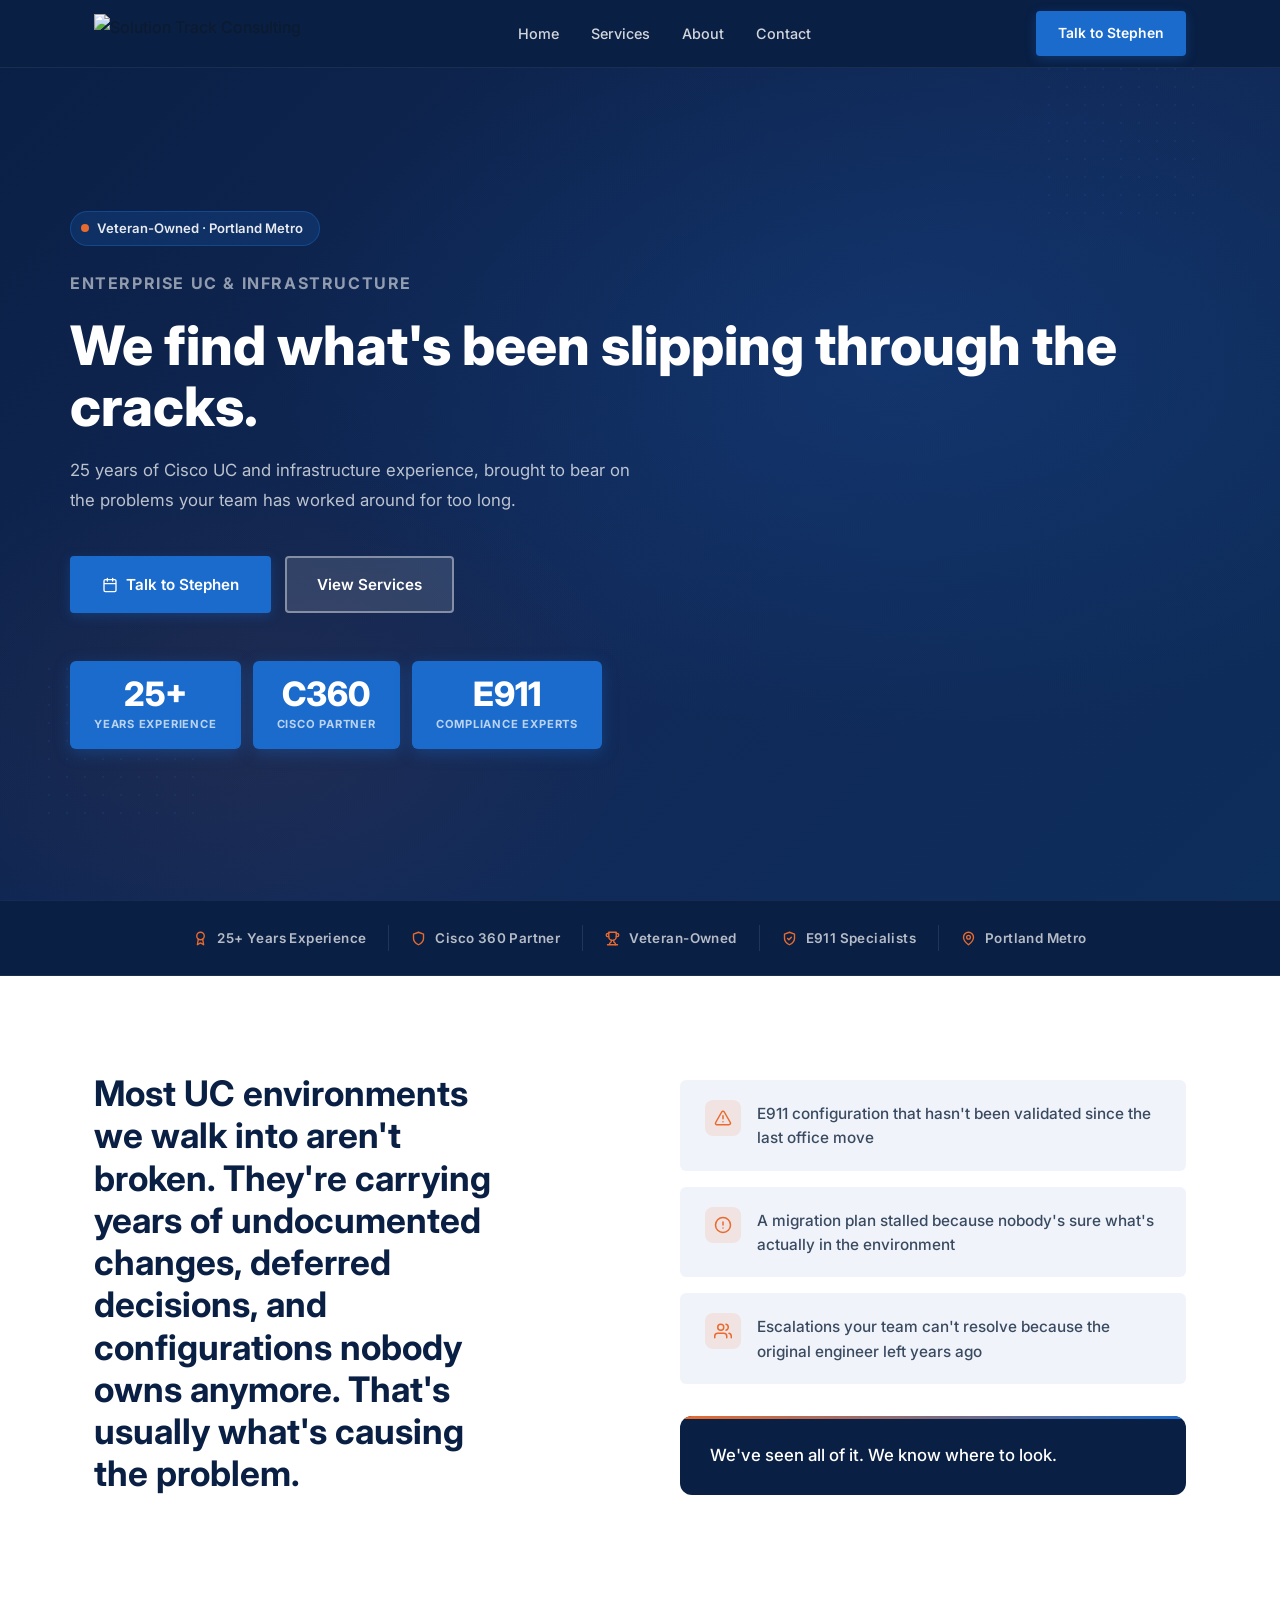
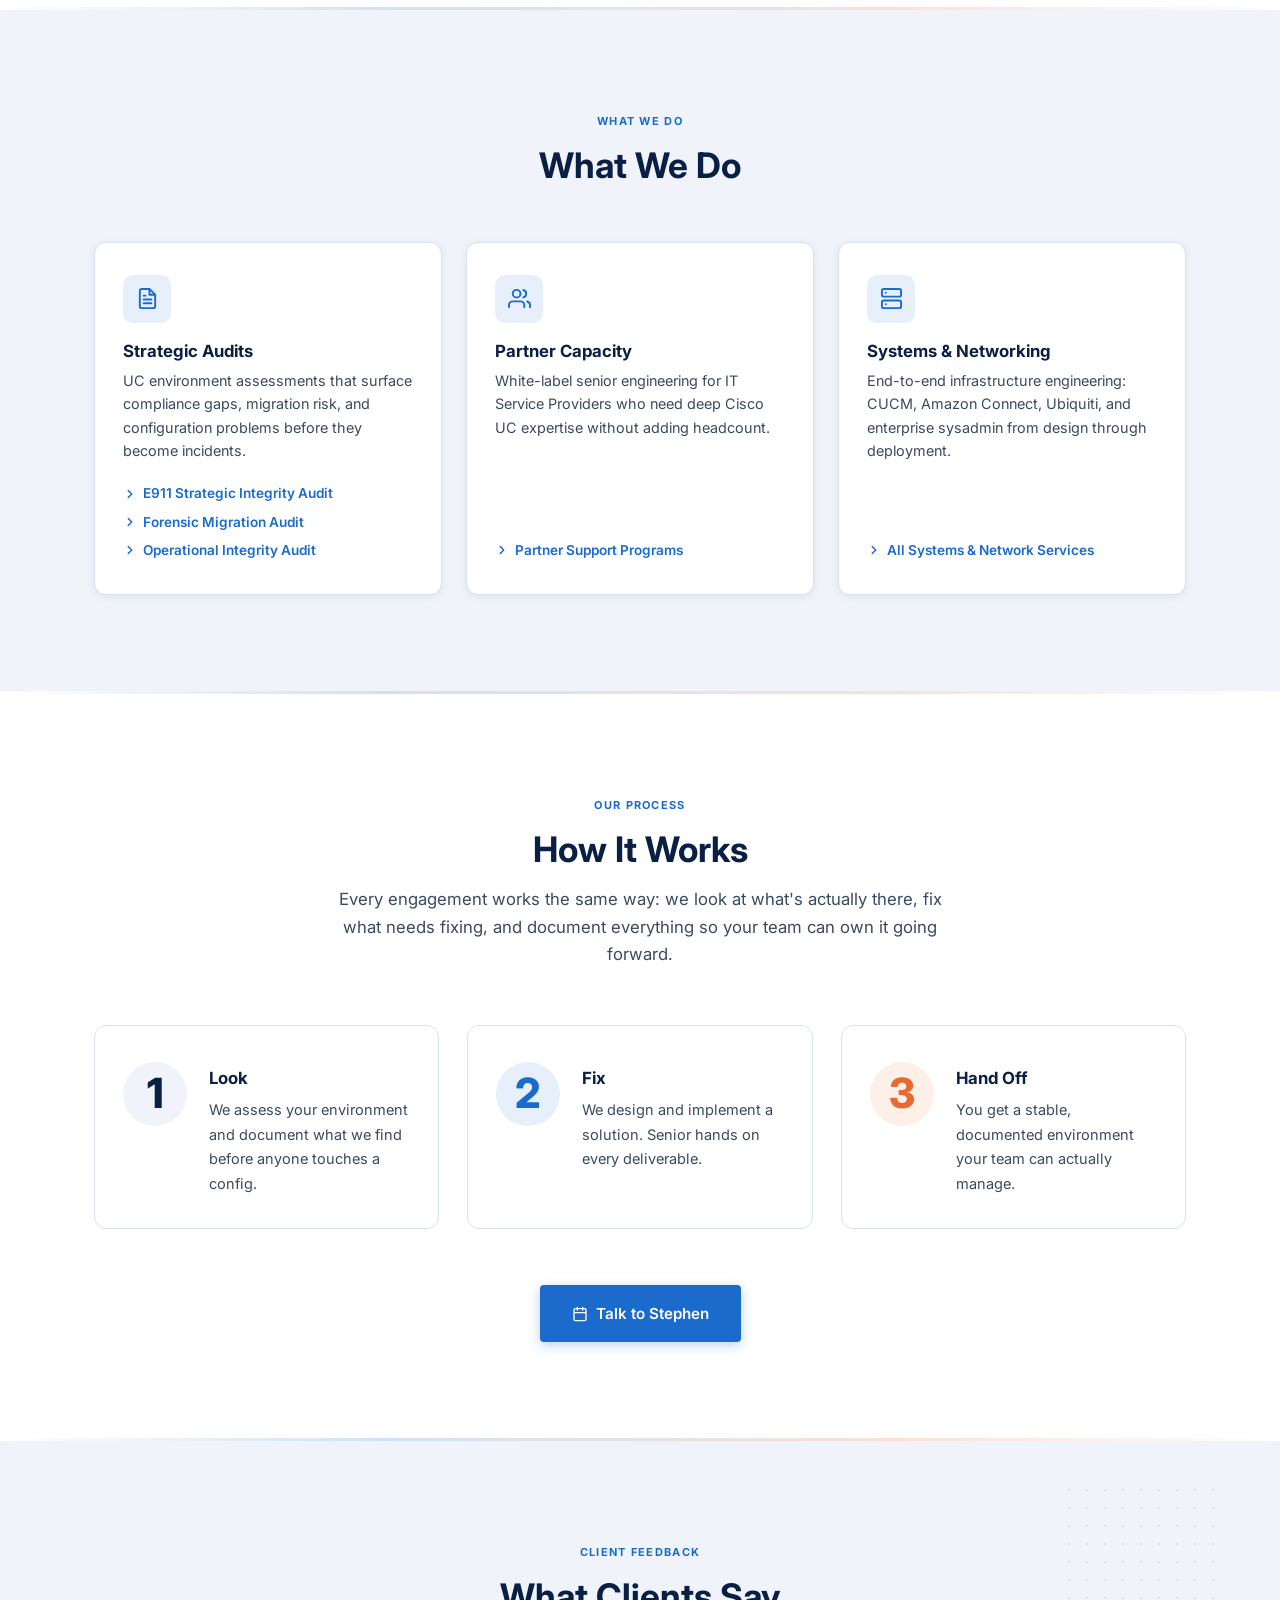
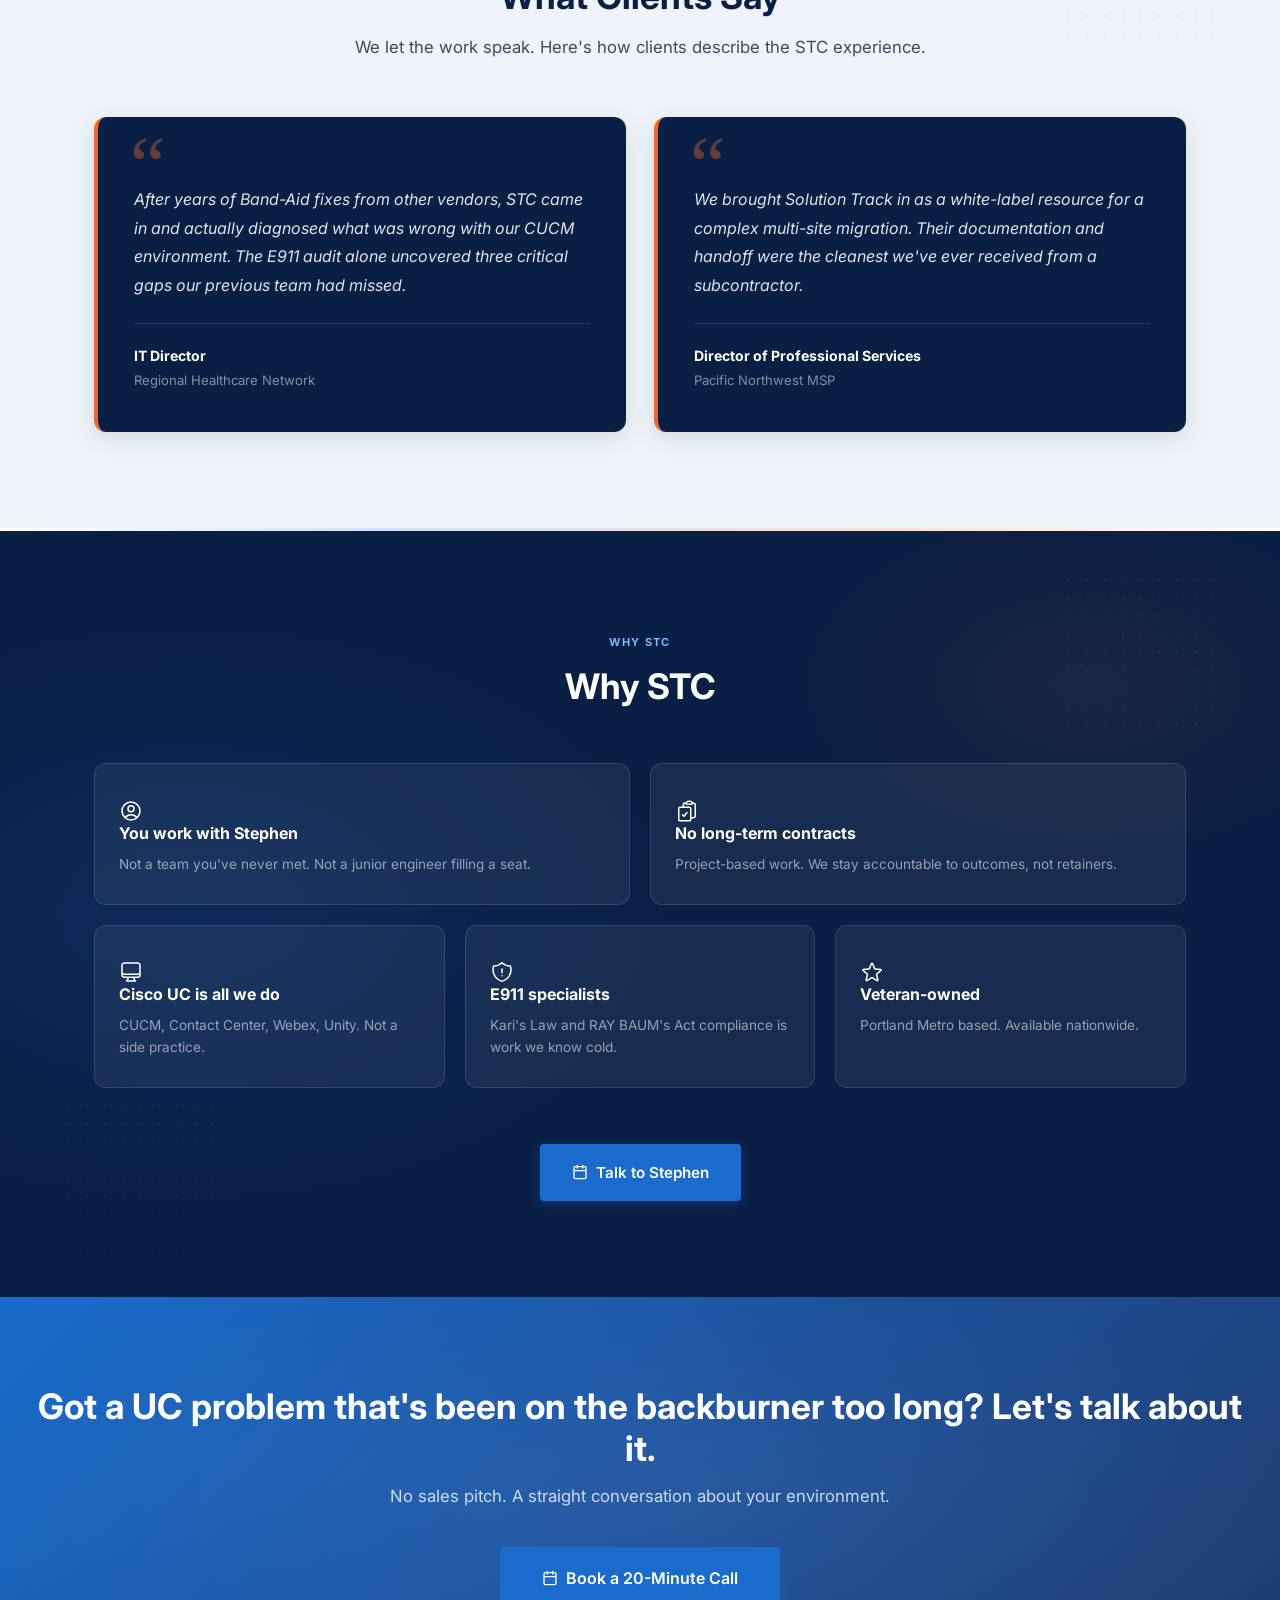
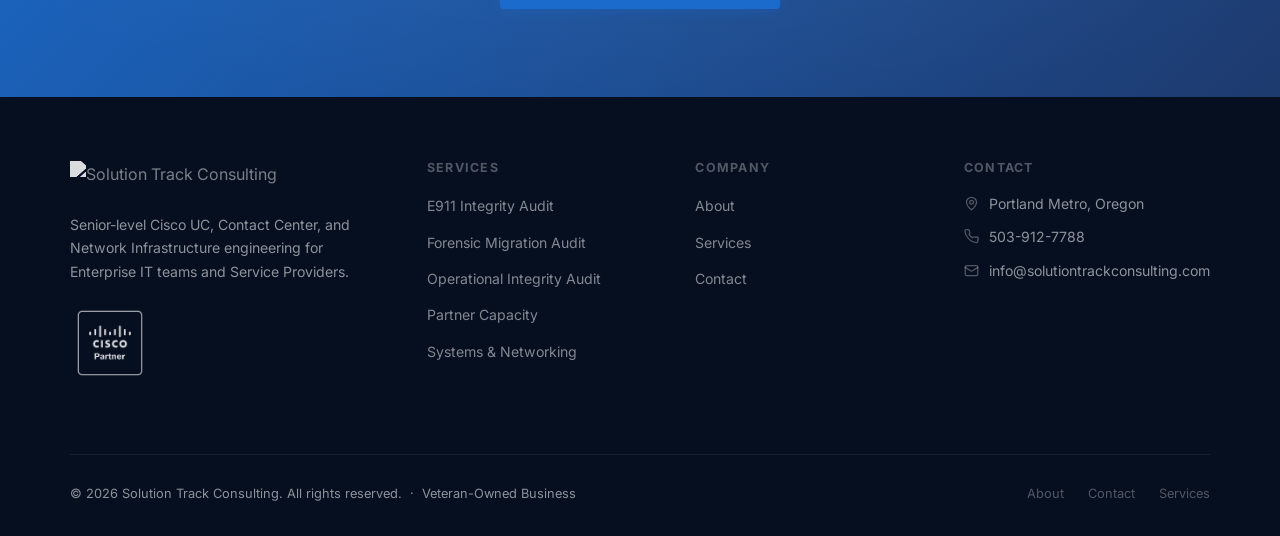
==== index.html @ d9e5f7e8 "Fix Cisco badge display: remove white background overlay PNG has gradient border baked in; white bac" ====
<!-- STC Prototype v1: GitHub Pages Demo -->
<!DOCTYPE html>
<html lang="en">
<head>
  <meta charset="UTF-8" />
  <meta name="viewport" content="width=device-width, initial-scale=1.0" />
  <title>Solution Track Consulting | Enterprise UC & Infrastructure</title>
  <meta name="description" content="Senior-level Cisco UC, Contact Center, and Network Infrastructure engineering for Enterprise IT teams and Service Providers. 25+ years experience. Portland Metro." />
  <link rel="preconnect" href="https://fonts.googleapis.com" />
  <link rel="preconnect" href="https://fonts.gstatic.com" crossorigin />
  <link href="https://fonts.googleapis.com/css2?family=Inter:wght@400;500;600;700;800&display=swap" rel="stylesheet" />

  <style>
    /* ─── Reset & Base ─────────────────────────────────────────────────── */
    *, *::before, *::after { box-sizing: border-box; margin: 0; padding: 0; }

    :root {
      --navy:        #0a1f44;
      --navy-mid:    #112958;
      --navy-light:  #1e3a6e;
      --blue:        #1a6bcc;
      --blue-hover:  #145db3;
      --orange:      #e86a2e;
      --orange-hover:#d05a20;
      --bg-alt:      #f0f4fa;
      --bg-white:    #ffffff;
      --text-dark:   #0d1b2e;
      --text-mid:    #3a4a60;
      --text-light:  #6b7a96;
      --border:      #d8e2f0;
      --radius:      6px;
      --radius-lg:   12px;
      --shadow-sm:   0 2px 8px rgba(10,31,68,.08);
      --shadow-md:   0 6px 24px rgba(10,31,68,.13);
      --shadow-lg:   0 16px 48px rgba(10,31,68,.18);
      --font:        'Inter', system-ui, -apple-system, sans-serif;
      --max-w:       1140px;
      --section-pad: 96px 24px;
    }

    html { scroll-behavior: smooth; }

    body {
      font-family: var(--font);
      font-size: 16px;
      line-height: 1.65;
      color: var(--text-dark);
      background: var(--bg-white);
      -webkit-font-smoothing: antialiased;
    }

    img { display: block; max-width: 100%; }
    a { color: inherit; text-decoration: none; }

    .container {
      width: 100%;
      max-width: var(--max-w);
      margin: 0 auto;
      padding: 0 24px;
    }

    /* ─── Typography helpers ────────────────────────────────────────────── */
    .eyebrow {
      display: inline-block;
      font-size: 11px;
      font-weight: 700;
      letter-spacing: .12em;
      text-transform: uppercase;
      color: var(--blue);
      margin-bottom: 14px;
    }

    h1, h2, h3, h4 { line-height: 1.2; font-weight: 700; }

    .section-title {
      font-size: clamp(1.65rem, 3vw, 2.2rem);
      color: var(--navy);
      margin-bottom: 16px;
    }
    .section-subtitle {
      font-size: 1.05rem;
      color: var(--text-mid);
      max-width: 640px;
    }
    .section-header {
      text-align: center;
      margin-bottom: 56px;
    }
    .section-header .section-subtitle { margin: 0 auto; }

    /* ─── Buttons ───────────────────────────────────────────────────────── */
    .btn {
      display: inline-flex;
      align-items: center;
      gap: 8px;
      padding: 14px 30px;
      border-radius: 4px;
      font-family: var(--font);
      font-size: .95rem;
      font-weight: 600;
      cursor: pointer;
      border: 2px solid transparent;
      transition: background .2s, color .2s, border-color .2s, box-shadow .2s, transform .15s;
      white-space: nowrap;
    }
    .btn:hover { transform: translateY(-2px); }
    .btn:active { transform: translateY(0); }

    /* Primary: blue → orange on hover */
    .btn-primary {
      background: var(--blue);
      color: #fff;
      border-color: var(--blue);
      box-shadow: 0 3px 12px rgba(26,107,204,.30);
    }
    .btn-primary:hover {
      background: var(--orange);
      border-color: var(--orange);
      box-shadow: 0 6px 20px rgba(232,106,46,.40);
    }

    .btn-outline {
      background: transparent;
      color: var(--blue);
      border-color: var(--blue);
    }
    .btn-outline:hover {
      background: var(--blue);
      color: #fff;
    }

    .btn-ghost {
      background: rgba(255,255,255,.12);
      color: #fff;
      border-color: rgba(255,255,255,.4);
    }
    .btn-ghost:hover {
      background: rgba(255,255,255,.22);
      border-color: rgba(255,255,255,.7);
    }

    /* ─── Dot accent decoration ─────────────────────────────────────────── */
    .dots-accent {
      position: absolute;
      width: 160px;
      height: 160px;
      background-image: radial-gradient(circle, var(--blue) 1.5px, transparent 1.5px);
      background-size: 18px 18px;
      opacity: .13;
      pointer-events: none;
    }

    /* ─── NAV ───────────────────────────────────────────────────────────── */
    .site-nav {
      position: fixed;
      top: 0; left: 0; right: 0;
      z-index: 1000;
      background: rgba(10,31,68,.97);
      backdrop-filter: blur(12px);
      border-bottom: 1px solid rgba(255,255,255,.07);
      height: 68px;
      display: flex;
      align-items: center;
      transition: box-shadow .3s;
    }

    .nav-inner {
      display: flex;
      align-items: center;
      justify-content: space-between;
      width: 100%;
      max-width: var(--max-w);
      margin: 0 auto;
      padding: 0 24px;
    }

    .nav-logo img { height: 40px; width: auto; }

    .nav-links {
      display: flex;
      align-items: center;
      gap: 4px;
      list-style: none;
    }
    .nav-links a {
      padding: 8px 14px;
      border-radius: 6px;
      font-size: .9rem;
      font-weight: 500;
      color: rgba(255,255,255,.82);
      transition: color .2s, background .2s;
    }
    .nav-links a:hover { color: #fff; background: rgba(255,255,255,.08); }

    .nav-cta { margin-left: 8px; }
    .nav-cta .btn { padding: 9px 20px; font-size: .87rem; }

    /* Hamburger */
    .nav-toggle {
      display: none;
      flex-direction: column;
      gap: 5px;
      cursor: pointer;
      padding: 6px;
      background: none;
      border: none;
    }
    .nav-toggle span {
      display: block;
      width: 24px; height: 2px;
      background: #fff;
      border-radius: 2px;
      transition: transform .25s, opacity .25s;
    }
    .nav-toggle.open span:nth-child(1) { transform: translateY(7px) rotate(45deg); }
    .nav-toggle.open span:nth-child(2) { opacity: 0; }
    .nav-toggle.open span:nth-child(3) { transform: translateY(-7px) rotate(-45deg); }

    .nav-mobile {
      display: none;
      flex-direction: column;
      background: rgba(10,31,68,.99);
      position: fixed;
      top: 68px; left: 0; right: 0;
      z-index: 999;
      padding: 16px 24px 28px;
      border-bottom: 1px solid rgba(255,255,255,.08);
      box-shadow: 0 12px 32px rgba(0,0,0,.4);
    }
    .nav-mobile.open { display: flex; }
    .nav-mobile a {
      padding: 14px 0;
      color: rgba(255,255,255,.82);
      font-size: 1rem;
      font-weight: 500;
      border-bottom: 1px solid rgba(255,255,255,.07);
      transition: color .15s;
    }
    .nav-mobile a:last-of-type { border-bottom: none; }
    .nav-mobile a:hover { color: #fff; }
    .nav-mobile .btn {
      margin-top: 16px;
      justify-content: center;
      width: 100%;
    }

    /* ─── HERO ──────────────────────────────────────────────────────────── */
    .hero {
      position: relative;
      min-height: 100vh;
      display: flex;
      align-items: center;
      padding: 140px 24px 80px;
      background: var(--navy);
      background: linear-gradient(135deg, #0a1f44 0%, #112958 55%, #0d2d5a 100%);
      overflow: hidden;
    }

    .hero::before {
      content: '';
      position: absolute;
      inset: 0;
      background:
        radial-gradient(ellipse 70% 60% at 70% 40%, rgba(26,107,204,.18) 0%, transparent 70%),
        radial-gradient(ellipse 50% 50% at 20% 80%, rgba(232,106,46,.07) 0%, transparent 60%);
      pointer-events: none;
    }

    .hero-dots-1 { top: 60px; right: 80px; }
    .hero-dots-2 { bottom: 80px; left: 40px; }

    .hero-inner {
      position: relative;
      z-index: 1;
      max-width: var(--max-w);
      margin: 0 auto;
      width: 100%;
    }

    .hero-badge {
      display: inline-flex;
      align-items: center;
      gap: 8px;
      background: rgba(26,107,204,.2);
      border: 1px solid rgba(26,107,204,.4);
      border-radius: 40px;
      padding: 6px 16px 6px 10px;
      font-size: .82rem;
      font-weight: 600;
      color: rgba(255,255,255,.9);
      margin-bottom: 24px;
    }
    .hero-badge-dot {
      width: 8px; height: 8px;
      background: var(--orange);
      border-radius: 50%;
      flex-shrink: 0;
    }

    .hero-tagline {
      font-size: 1rem;
      font-weight: 700;
      color: rgba(255,255,255,.55);
      letter-spacing: .1em;
      text-transform: uppercase;
      margin-bottom: 18px;
    }

    .hero-title {
      font-size: clamp(2rem, 4.5vw, 3.4rem);
      color: #fff;
      line-height: 1.12;
      margin-bottom: 20px;
      font-weight: 800;
    }
    .hero-title span { color: var(--orange); }

    .hero-desc {
      font-size: 1.05rem;
      color: rgba(255,255,255,.72);
      max-width: 560px;
      margin-bottom: 40px;
      line-height: 1.78;
    }

    .hero-actions {
      display: flex;
      gap: 14px;
      flex-wrap: wrap;
      margin-bottom: 48px;
    }

    /* Stat bubbles — blue inline-flex cards */
    .hero-stats {
      display: flex;
      flex-wrap: wrap;
      gap: 12px;
    }
    .hero-stat {
      display: inline-flex;
      flex-direction: column;
      align-items: center;
      justify-content: center;
      background: var(--blue);
      border-radius: var(--radius);
      padding: 16px 24px;
      min-width: 100px;
      box-shadow: 0 4px 16px rgba(26,107,204,.35);
    }
    .hero-stat-number {
      font-size: 2.1rem;
      font-weight: 800;
      color: #fff;
      line-height: 1;
      margin-bottom: 4px;
    }
    .hero-stat-label {
      font-size: .7rem;
      font-weight: 700;
      color: rgba(255,255,255,.7);
      text-transform: uppercase;
      letter-spacing: .07em;
      text-align: center;
    }

    /* Hero right panel */
    .hero-logo-area {
      display: flex;
      flex-direction: column;
      align-items: center;
      gap: 24px;
    }
    .hero-logo-card {
      background: rgba(255,255,255,.06);
      border: 1px solid rgba(255,255,255,.12);
      border-radius: var(--radius-lg);
      padding: 44px 52px;
      display: flex;
      flex-direction: column;
      align-items: center;
      gap: 22px;
      width: 100%;
      backdrop-filter: blur(8px);
    }
    .hero-logo-card img {
      max-height: 54px;
      width: auto;
      filter: brightness(0) invert(1);
      opacity: .92;
    }
    .hero-logo-divider {
      width: 40px; height: 1px;
      background: rgba(255,255,255,.18);
    }
    .hero-partner-badge img {
      height: 68px;
      width: auto;
      opacity: .82;
      filter: brightness(0) invert(1);
    }

    /* ─── TRUST BAR ─────────────────────────────────────────────────────── */
    .trust-bar {
      background: var(--navy);
      border-top: 1px solid rgba(255,255,255,.05);
      border-bottom: 1px solid rgba(255,255,255,.06);
      padding: 18px 24px;
    }
    .trust-bar-inner {
      display: flex;
      align-items: center;
      justify-content: center;
      flex-wrap: wrap;
      max-width: var(--max-w);
      margin: 0 auto;
    }
    .trust-item {
      display: flex;
      align-items: center;
      gap: 9px;
      padding: 8px 22px;
      font-size: .84rem;
      font-weight: 600;
      color: rgba(255,255,255,.7);
      letter-spacing: .03em;
    }
    .trust-item-icon {
      color: var(--orange);
      display: flex;
      align-items: center;
      flex-shrink: 0;
    }
    .trust-sep {
      width: 1px; height: 26px;
      background: rgba(255,255,255,.1);
      flex-shrink: 0;
    }

    /* ─── WHO WE SERVE ──────────────────────────────────────────────────── */
    .serve-section {
      background: var(--bg-alt);
      padding: var(--section-pad);
      position: relative;
      overflow: hidden;
    }
    .serve-section .dots-accent { bottom: 32px; right: 48px; opacity: .1; }

    .serve-grid {
      display: grid;
      grid-template-columns: 1fr 1fr;
      gap: 32px;
      max-width: var(--max-w);
      margin: 0 auto;
    }

    .serve-card {
      background: var(--bg-white);
      border: 1px solid var(--border);
      border-radius: var(--radius-lg);
      padding: 36px 36px 32px;
      position: relative;
      overflow: hidden;
      transition: box-shadow .25s, transform .2s;
    }
    .serve-card:hover {
      box-shadow: var(--shadow-md);
      transform: translateY(-3px);
    }
    .serve-card::before {
      content: none;
    }

    .serve-card-emoji {
      font-size: 2.4rem;
      margin-bottom: 16px;
      display: block;
      line-height: 1;
    }
    .serve-card h3 {
      font-size: 1.25rem;
      color: var(--navy);
      margin-bottom: 12px;
    }
    .serve-card p {
      font-size: .97rem;
      color: var(--text-mid);
      line-height: 1.7;
    }

    /* ─── PAIN POINTS ───────────────────────────────────────────────────── */
    .pain-section {
      background: var(--bg-white);
      padding: var(--section-pad);
      position: relative;
      overflow: hidden;
    }

    .pain-inner {
      max-width: var(--max-w);
      margin: 0 auto;
      display: grid;
      grid-template-columns: 1fr 1fr;
      gap: 80px;
      align-items: start;
    }

    .pain-list {
      display: flex;
      flex-direction: column;
      gap: 16px;
      margin-top: 8px;
    }

    .pain-item {
      display: flex;
      gap: 16px;
      align-items: flex-start;
      padding: 20px 22px;
      border-radius: var(--radius);
      background: var(--bg-alt);
      border-left: 3px solid transparent;
      transition: border-color .2s, box-shadow .2s;
    }
    .pain-item:hover {
      border-left-color: var(--orange);
      box-shadow: var(--shadow-sm);
    }
    .pain-icon {
      width: 36px; height: 36px;
      background: rgba(232,106,46,.12);
      border-radius: 8px;
      display: flex;
      align-items: center;
      justify-content: center;
      flex-shrink: 0;
      color: var(--orange);
    }
    .pain-icon svg { width: 18px; height: 18px; }
    .pain-text {
      font-size: .96rem;
      color: var(--text-mid);
      line-height: 1.58;
      font-weight: 500;
      padding-top: 2px;
    }

    .pain-close {
      margin-top: 32px;
      padding: 26px 30px;
      background: var(--navy);
      border-radius: var(--radius-lg);
      color: #fff;
      font-size: 1.05rem;
      line-height: 1.65;
      font-weight: 500;
      position: relative;
      overflow: hidden;
    }
    .pain-close::before {
      content: '';
      position: absolute;
      top: 0; left: 0; right: 0;
      height: 3px;
      background: linear-gradient(90deg, var(--orange), var(--blue));
    }
    .pain-close em {
      font-style: normal;
      color: var(--orange);
      font-weight: 700;
    }

    /* ─── SERVICES GRID ─────────────────────────────────────────────────── */
    .services-section {
      background: var(--bg-alt);
      padding: var(--section-pad);
      position: relative;
      overflow: hidden;
    }

    .services-grid {
      display: grid;
      grid-template-columns: repeat(3, 1fr);
      gap: 24px;
      max-width: var(--max-w);
      margin: 0 auto;
    }

    .service-card {
      background: var(--bg-white);
      border-radius: var(--radius-lg);
      padding: 32px 28px;
      border: 1px solid var(--border);
      box-shadow: var(--shadow-sm);
      transition: box-shadow .25s, transform .2s, border-color .2s;
      display: flex;
      flex-direction: column;
    }
    .service-card:hover {
      box-shadow: var(--shadow-md);
      transform: translateY(-4px);
      border-color: rgba(26,107,204,.25);
    }

    .service-card-icon {
      width: 48px; height: 48px;
      background: rgba(26,107,204,.1);
      border-radius: 10px;
      display: flex;
      align-items: center;
      justify-content: center;
      margin-bottom: 18px;
      color: var(--blue);
    }
    .service-card-icon svg { width: 23px; height: 23px; }

    .service-card h3 {
      color: var(--navy);
      margin-bottom: 8px;
      font-size: 1.05rem;
    }
    .service-card-desc {
      font-size: .9rem;
      color: var(--text-mid);
      line-height: 1.62;
      margin-bottom: 20px;
      flex: 1;
    }
    .service-links { display: flex; flex-direction: column; gap: 6px; }
    .service-link {
      display: flex;
      align-items: center;
      gap: 6px;
      font-size: .85rem;
      font-weight: 600;
      color: var(--blue);
      transition: gap .15s, color .15s;
    }
    .service-link:hover { gap: 10px; color: var(--blue-hover); }
    .service-link svg { width: 14px; height: 14px; flex-shrink: 0; }

    /* ─── HOW IT WORKS ──────────────────────────────────────────────────── */
    .how-section {
      background: var(--bg-white);
      padding: var(--section-pad);
      position: relative;
      overflow: hidden;
    }

    .how-steps {
      display: grid;
      grid-template-columns: repeat(3, 1fr);
      gap: 28px;
      max-width: var(--max-w);
      margin: 0 auto 56px;
    }

    .how-step {
      background: var(--bg-white);
      border-radius: var(--radius-lg);
      border: 1px solid var(--border);
      padding: 36px 28px 32px;
      transition: box-shadow .25s, border-color .2s;
      display: flex;
      flex-direction: row;
      align-items: flex-start;
      gap: 22px;
    }
    .how-step:hover {
      box-shadow: var(--shadow-md);
      border-color: rgba(26,107,204,.3);
    }

    .how-step-number {
      flex-shrink: 0;
      width: 64px; height: 64px;
      background: var(--bg-alt);
      border-radius: 50%;
      display: flex;
      align-items: center;
      justify-content: center;
      font-size: 2.6rem;
      font-weight: 800;
      color: var(--navy);
      line-height: 1;
    }
    .how-step:nth-child(2) .how-step-number { color: var(--blue); background: rgba(26,107,204,.1); }
    .how-step:nth-child(3) .how-step-number { color: var(--orange); background: rgba(232,106,46,.1); }

    .how-step-body { flex: 1; }
    .how-step-body h3 {
      color: var(--navy);
      font-size: 1.05rem;
      margin-bottom: 10px;
      margin-top: 6px;
    }
    .how-step-body p {
      font-size: .91rem;
      color: var(--text-mid);
      line-height: 1.68;
    }

    .how-cta { text-align: center; }

    /* ─── TESTIMONIALS ──────────────────────────────────────────────────── */
    .testimonials-section {
      background: var(--bg-alt);
      padding: var(--section-pad);
      position: relative;
      overflow: hidden;
    }
    .testimonials-section .dots-accent {
      top: 40px; right: 60px; opacity: .1;
    }

    .testimonials-grid {
      display: grid;
      grid-template-columns: 1fr 1fr;
      gap: 28px;
      max-width: var(--max-w);
      margin: 0 auto;
    }

    .testimonial-card {
      background: var(--navy);
      border-radius: var(--radius-lg);
      padding: 40px 36px;
      position: relative;
      border-left: 4px solid var(--orange);
      box-shadow: var(--shadow-md);
      display: flex;
      flex-direction: column;
      gap: 24px;
    }

    .testimonial-quote-mark {
      font-size: 5rem;
      line-height: .6;
      color: var(--orange);
      opacity: .4;
      font-family: Georgia, serif;
      user-select: none;
      position: absolute;
      top: 24px; left: 32px;
    }

    .testimonial-text {
      font-size: 1rem;
      color: rgba(255,255,255,.88);
      line-height: 1.78;
      font-style: italic;
      padding-top: 28px;
      flex: 1;
    }

    .testimonial-attribution {
      border-top: 1px solid rgba(255,255,255,.1);
      padding-top: 20px;
    }
    .testimonial-name {
      font-size: .88rem;
      font-weight: 700;
      color: #fff;
      margin-bottom: 3px;
    }
    .testimonial-role {
      font-size: .82rem;
      color: rgba(255,255,255,.5);
    }

    /* ─── DIFFERENTIATORS (WHY STC) ─────────────────────────────────────── */
    .diff-section {
      background: var(--navy);
      padding: var(--section-pad);
      position: relative;
      overflow: hidden;
    }
    .diff-section::before {
      content: '';
      position: absolute;
      inset: 0;
      background:
        radial-gradient(ellipse 60% 60% at 15% 50%, rgba(26,107,204,.15) 0%, transparent 65%),
        radial-gradient(ellipse 40% 40% at 85% 20%, rgba(232,106,46,.08) 0%, transparent 60%);
      pointer-events: none;
    }

    .diff-dots-1 {
      top: 40px; right: 60px;
      background-image: radial-gradient(circle, rgba(255,255,255,.25) 1.5px, transparent 1.5px);
    }
    .diff-dots-2 {
      bottom: 40px; left: 60px;
      background-image: radial-gradient(circle, rgba(255,255,255,.25) 1.5px, transparent 1.5px);
    }

    .diff-section .section-title { color: #fff; }
    .diff-section .section-subtitle { color: rgba(255,255,255,.6); }

    /* 2-up top row, 3-up bottom row via 6-col base grid */
    .diff-grid {
      display: grid;
      grid-template-columns: repeat(6, 1fr);
      gap: 20px;
      max-width: var(--max-w);
      margin: 0 auto 56px;
      position: relative;
      z-index: 1;
    }
    .diff-card:nth-child(1),
    .diff-card:nth-child(2) { grid-column: span 3; }
    .diff-card:nth-child(3),
    .diff-card:nth-child(4),
    .diff-card:nth-child(5) { grid-column: span 2; }

    .diff-card {
      background: rgba(255,255,255,.06);
      border: 1px solid rgba(255,255,255,.12);
      border-radius: var(--radius-lg);
      padding: 32px 24px 28px;
      transition: background .25s, border-color .2s, transform .2s;
    }
    .diff-card:hover {
      background: rgba(255,255,255,.1);
      border-color: rgba(255,255,255,.22);
      transform: translateY(-4px);
    }

    .diff-card-emoji {
      font-size: 2.2rem;
      display: block;
      margin-bottom: 16px;
      line-height: 1;
    }

    .diff-card h3 {
      font-size: 1rem;
      font-weight: 700;
      color: #fff;
      margin-bottom: 10px;
      line-height: 1.3;
    }
    .diff-card p {
      font-size: .85rem;
      color: rgba(255,255,255,.55);
      line-height: 1.6;
    }

    .diff-cta { text-align: center; position: relative; z-index: 1; }

    /* ─── CTA BAND ──────────────────────────────────────────────────────── */
    .cta-band {
      background: linear-gradient(135deg, var(--blue) 0%, var(--navy-light) 100%);
      padding: 88px 24px;
      text-align: center;
      position: relative;
      overflow: hidden;
    }
    .cta-band::before {
      content: '';
      position: absolute;
      inset: 0;
      background: radial-gradient(ellipse 80% 80% at 50% 50%, rgba(255,255,255,.05) 0%, transparent 70%);
    }

    .cta-band h2 { color: #fff; margin-bottom: 14px; position: relative; font-size: clamp(1.6rem, 3vw, 2.2rem); }
    .cta-band p  {
      color: rgba(255,255,255,.78);
      font-size: 1.05rem;
      margin-bottom: 36px;
      max-width: 540px;
      margin-left: auto;
      margin-right: auto;
      position: relative;
    }
    .cta-band .btn {
      font-size: 1rem;
      padding: 16px 40px;
      position: relative;
    }

    /* ─── FOOTER ────────────────────────────────────────────────────────── */
    .site-footer {
      background: #060f20;
      padding: 64px 24px 32px;
      color: rgba(255,255,255,.55);
    }
    .footer-inner { max-width: var(--max-w); margin: 0 auto; }

    .footer-top {
      display: grid;
      grid-template-columns: 1.4fr 1fr 1fr 1fr;
      gap: 48px;
      padding-bottom: 48px;
      border-bottom: 1px solid rgba(255,255,255,.07);
    }

    .footer-brand img {
      height: 36px; width: auto;
      filter: brightness(0) invert(1);
      opacity: .85;
      margin-bottom: 16px;
    }
    .footer-brand p {
      font-size: .88rem;
      line-height: 1.65;
      margin-bottom: 20px;
    }
    .footer-badge img {
      width: 80px;
      height: auto;
    }

    .footer-col h4 {
      font-size: .78rem;
      font-weight: 700;
      letter-spacing: .1em;
      text-transform: uppercase;
      color: rgba(255,255,255,.3);
      margin-bottom: 16px;
    }
    .footer-col ul { list-style: none; display: flex; flex-direction: column; gap: 10px; }
    .footer-col ul li a {
      font-size: .88rem;
      color: rgba(255,255,255,.5);
      transition: color .15s;
    }
    .footer-col ul li a:hover { color: rgba(255,255,255,.9); }

    .footer-contact p {
      display: flex;
      align-items: center;
      gap: 10px;
      font-size: .88rem;
      margin-bottom: 10px;
    }
    .footer-contact svg { width: 15px; height: 15px; flex-shrink: 0; color: rgba(255,255,255,.3); }
    .footer-contact a { transition: color .15s; }
    .footer-contact a:hover { color: rgba(255,255,255,.9); }

    .footer-bottom {
      padding-top: 28px;
      display: flex;
      align-items: center;
      justify-content: space-between;
      flex-wrap: wrap;
      gap: 12px;
    }
    .footer-bottom p { font-size: .8rem; }
    .footer-bottom-links { display: flex; gap: 24px; }
    .footer-bottom-links a {
      font-size: .8rem;
      color: rgba(255,255,255,.3);
      transition: color .15s;
    }
    .footer-bottom-links a:hover { color: rgba(255,255,255,.7); }

    /* ─── Section divider ───────────────────────────────────────────────── */
    .section-divider {
      height: 3px;
      background: linear-gradient(90deg, transparent, var(--blue) 30%, var(--orange) 70%, transparent);
      opacity: .2;
    }

    /* ─── Responsive ────────────────────────────────────────────────────── */
    @media (max-width: 900px) {
      .serve-grid        { grid-template-columns: 1fr; }
      .pain-inner        { grid-template-columns: 1fr; gap: 48px; }
      .services-grid     { grid-template-columns: 1fr; }
      .how-steps         { grid-template-columns: 1fr; }
      .testimonials-grid { grid-template-columns: 1fr; }
      .diff-grid         { grid-template-columns: repeat(3, 1fr); }
      .diff-card:nth-child(1),
      .diff-card:nth-child(2),
      .diff-card:nth-child(3),
      .diff-card:nth-child(4),
      .diff-card:nth-child(5) { grid-column: span 1; }
      .footer-top        { grid-template-columns: 1fr 1fr; }
    }

    @media (max-width: 680px) {
      :root { --section-pad: 72px 20px; }
      .nav-links, .nav-cta { display: none; }
      .nav-toggle { display: flex; }
      .hero { padding: 108px 20px 80px; }
      .hero-title { font-size: 2rem; }
      .hero-stats { gap: 10px; }
      .hero-stat { padding: 14px 18px; min-width: 88px; }
      .hero-stat-number { font-size: 1.8rem; }
      .trust-item { padding: 8px 12px; font-size: .8rem; }
      .trust-sep { display: none; }
      .diff-grid { grid-template-columns: 1fr; }
      .footer-top { grid-template-columns: 1fr; }
      .footer-bottom { flex-direction: column; align-items: flex-start; }
    }

    @media (max-width: 480px) {
      .hero-actions { flex-direction: column; }
      .hero-actions .btn { width: 100%; justify-content: center; }
      .hero-stats { flex-direction: column; align-items: flex-start; }
      .hero-stat { width: 100%; flex-direction: row; justify-content: flex-start; gap: 12px; }
      .hero-stat-number { font-size: 1.6rem; margin-bottom: 0; }
    }

    /* ─── Page Transition ───────────────────────────────────────────────── */
    body { animation: pageFadeIn 0.4s ease forwards; }
    @keyframes pageFadeIn {
      from { opacity: 0; transform: translateY(8px); }
      to   { opacity: 1; transform: translateY(0); }
    }
    body.fade-out {
      opacity: 0;
      transform: translateY(8px);
      transition: opacity 0.25s ease, transform 0.25s ease;
    }
    /* ─── Scroll Reveal ─────────────────────────────────────────────────── */
    .reveal {
      opacity: 0;
      transform: translateY(24px);
      transition: opacity 0.5s ease, transform 0.5s ease;
    }
    .reveal.visible {
      opacity: 1;
      transform: translateY(0);
    }
    .icon {
      display: inline-block;
      vertical-align: middle;
      width: 24px;
      height: 24px;
      stroke: #1a6bcc;
      stroke-width: 1.5;
      fill: none;
      flex-shrink: 0;
    }
    .icon-white { stroke: #ffffff; }
    .icon-orange { stroke: #e86a2e; }
    /* Cisco Badge */
    .cisco-badge-link { display: inline-block; transition: opacity 0.2s ease; }
    .cisco-badge-link:hover { opacity: 0.85; }
  </style>
</head>
<body>

<!-- ═══════════════════════════════════════════════════════════════
     NAV
════════════════════════════════════════════════════════════════ -->
<nav class="site-nav" role="navigation" aria-label="Main navigation">
  <div class="nav-inner">
    <a href="index.html" class="nav-logo" aria-label="Solution Track Consulting home">
      <img src="https://www.solutiontrackconsulting.com/img/STC-logo-blue2-1.png" alt="Solution Track Consulting" />
    </a>
    <ul class="nav-links" role="list">
      <li><a href="index.html">Home</a></li>
      <li><a href="services.html">Services</a></li>
      <li><a href="about.html">About</a></li>
      <li><a href="contact.html">Contact</a></li>
    </ul>
    <div class="nav-cta">
      <a href="https://outlook.office.com/book/SolutionTrackConsulting1@NETORGFT8412481.onmicrosoft.com/s/bZnD75cqX0WYLCDX9ZqSZA2"
         class="btn btn-primary" target="_blank" rel="noopener">
        Talk to Stephen
      </a>
    </div>
    <button class="nav-toggle" aria-label="Toggle mobile menu" aria-expanded="false" id="navToggle">
      <span></span><span></span><span></span>
    </button>
  </div>
</nav>

<!-- Mobile nav -->
<div class="nav-mobile" id="navMobile" role="dialog" aria-label="Mobile menu">
  <a href="index.html">Home</a>
  <a href="services.html">Services</a>
  <a href="about.html">About</a>
  <a href="contact.html">Contact</a>
  <a href="https://outlook.office.com/book/SolutionTrackConsulting1@NETORGFT8412481.onmicrosoft.com/s/bZnD75cqX0WYLCDX9ZqSZA2"
     class="btn btn-primary" target="_blank" rel="noopener">
    Talk to Stephen
  </a>
</div>


<!-- ═══════════════════════════════════════════════════════════════
     HERO
════════════════════════════════════════════════════════════════ -->
<section class="hero" id="home">
  <div class="dots-accent hero-dots-1"></div>
  <div class="dots-accent hero-dots-2"></div>

  <div class="hero-inner">
    <div class="hero-content">
      <div class="hero-badge">
        <span class="hero-badge-dot"></span>
        Veteran-Owned &middot; Portland Metro
      </div>

      <p class="hero-tagline">Enterprise UC &amp; Infrastructure</p>

      <h1 class="hero-title">
        We find what's been slipping through the cracks.
      </h1>

      <p class="hero-desc">
        25 years of Cisco UC and infrastructure experience, brought to bear on the problems your team has worked around for too long.
      </p>

      <div class="hero-actions">
        <a href="https://outlook.office.com/book/SolutionTrackConsulting1@NETORGFT8412481.onmicrosoft.com/s/bZnD75cqX0WYLCDX9ZqSZA2"
           class="btn btn-primary" target="_blank" rel="noopener">
          <svg xmlns="http://www.w3.org/2000/svg" viewBox="0 0 24 24" fill="none"
               stroke="currentColor" stroke-width="2" stroke-linecap="round"
               stroke-linejoin="round" style="width:16px;height:16px">
            <path d="M8 2v4M16 2v4M3 10h18M5 4h14a2 2 0 0 1 2 2v14a2 2 0 0 1-2 2H5a2 2 0 0 1-2-2V6a2 2 0 0 1 2-2z"/>
          </svg>
          Talk to Stephen
        </a>
        <a href="services.html" class="btn btn-ghost">View Services</a>
      </div>

      <div class="hero-stats">
        <div class="hero-stat">
          <div class="hero-stat-number">25+</div>
          <div class="hero-stat-label">Years Experience</div>
        </div>
        <div class="hero-stat">
          <div class="hero-stat-number">C360</div>
          <div class="hero-stat-label">Cisco Partner</div>
        </div>
        <div class="hero-stat">
          <div class="hero-stat-number">E911</div>
          <div class="hero-stat-label">Compliance Experts</div>
        </div>
      </div>
    </div>

  </div>
</section>


<!-- ═══════════════════════════════════════════════════════════════
     TRUST BAR
════════════════════════════════════════════════════════════════════ -->
<div class="trust-bar" aria-label="Trust indicators">
  <div class="trust-bar-inner">
    <div class="trust-item">
      <span class="trust-item-icon">
        <svg xmlns="http://www.w3.org/2000/svg" viewBox="0 0 24 24" fill="none"
             stroke="currentColor" stroke-width="2.2" stroke-linecap="round"
             stroke-linejoin="round" style="width:15px;height:15px">
          <circle cx="12" cy="8" r="6"/><path d="M15.477 12.89 17 22l-5-3-5 3 1.523-9.11"/>
        </svg>
      </span>
      25+ Years Experience
    </div>
    <div class="trust-sep"></div>
    <div class="trust-item">
      <span class="trust-item-icon">
        <svg xmlns="http://www.w3.org/2000/svg" viewBox="0 0 24 24" fill="none"
             stroke="currentColor" stroke-width="2.2" stroke-linecap="round"
             stroke-linejoin="round" style="width:15px;height:15px">
          <path d="M12 22s8-4 8-10V5l-8-3-8 3v7c0 6 8 10 8 10z"/>
        </svg>
      </span>
      Cisco 360 Partner
    </div>
    <div class="trust-sep"></div>
    <div class="trust-item">
      <span class="trust-item-icon">
        <svg xmlns="http://www.w3.org/2000/svg" viewBox="0 0 24 24" fill="none"
             stroke="currentColor" stroke-width="2.2" stroke-linecap="round"
             stroke-linejoin="round" style="width:15px;height:15px">
          <path d="M6 9H4.5a2.5 2.5 0 0 1 0-5H6"/><path d="M18 9h1.5a2.5 2.5 0 0 0 0-5H18"/>
          <path d="M4 22h16M10 14.66V17c0 .55-.47.98-.97 1.21C7.85 18.75 7 20.24 7 22"/>
          <path d="M14 14.66V17c0 .55.47.98.97 1.21C16.15 18.75 17 20.24 17 22"/>
          <path d="M18 2H6v7a6 6 0 0 0 12 0V2z"/>
        </svg>
      </span>
      Veteran-Owned
    </div>
    <div class="trust-sep"></div>
    <div class="trust-item">
      <span class="trust-item-icon">
        <svg xmlns="http://www.w3.org/2000/svg" viewBox="0 0 24 24" fill="none"
             stroke="currentColor" stroke-width="2.2" stroke-linecap="round"
             stroke-linejoin="round" style="width:15px;height:15px">
          <path d="M12 22s8-4 8-10V5l-8-3-8 3v7c0 6 8 10 8 10z"/>
          <path d="m9 12 2 2 4-4"/>
        </svg>
      </span>
      E911 Specialists
    </div>
    <div class="trust-sep"></div>
    <div class="trust-item">
      <span class="trust-item-icon">
        <svg xmlns="http://www.w3.org/2000/svg" viewBox="0 0 24 24" fill="none"
             stroke="currentColor" stroke-width="2.2" stroke-linecap="round"
             stroke-linejoin="round" style="width:15px;height:15px">
          <path d="M20 10c0 6-8 12-8 12s-8-6-8-12a8 8 0 0 1 16 0Z"/><circle cx="12" cy="10" r="3"/>
        </svg>
      </span>
      Portland Metro
    </div>
  </div>
</div>


<!-- ═══════════════════════════════════════════════════════════════
     PAIN POINTS
════════════════════════════════════════════════════════════════ -->
<section class="pain-section" id="challenges">
  <div class="container">
    <div class="pain-inner">
      <div>
        <h2 class="section-title" style="max-width:400px;">
          Most UC environments we walk into aren't broken. They're carrying years of undocumented changes, deferred decisions, and configurations nobody owns anymore. That's usually what's causing the problem.
        </h2>
      </div>

      <div>
        <div class="pain-list">
          <div class="pain-item reveal">
            <div class="pain-icon">
              <svg xmlns="http://www.w3.org/2000/svg" viewBox="0 0 24 24" fill="none"
                   stroke="currentColor" stroke-width="2" stroke-linecap="round"
                   stroke-linejoin="round">
                <path d="m21.73 18-8-14a2 2 0 0 0-3.48 0l-8 14A2 2 0 0 0 4 21h16a2 2 0 0 0 1.73-3Z"/>
                <path d="M12 9v4M12 17h.01"/>
              </svg>
            </div>
            <p class="pain-text">E911 configuration that hasn't been validated since the last office move</p>
          </div>

          <div class="pain-item reveal" style="transition-delay:.1s">
            <div class="pain-icon">
              <svg xmlns="http://www.w3.org/2000/svg" viewBox="0 0 24 24" fill="none"
                   stroke="currentColor" stroke-width="2" stroke-linecap="round"
                   stroke-linejoin="round">
                <circle cx="12" cy="12" r="10"/>
                <line x1="12" y1="8" x2="12" y2="12"/>
                <line x1="12" y1="16" x2="12.01" y2="16"/>
              </svg>
            </div>
            <p class="pain-text">A migration plan stalled because nobody's sure what's actually in the environment</p>
          </div>

          <div class="pain-item reveal" style="transition-delay:.2s">
            <div class="pain-icon">
              <svg xmlns="http://www.w3.org/2000/svg" viewBox="0 0 24 24" fill="none"
                   stroke="currentColor" stroke-width="2" stroke-linecap="round"
                   stroke-linejoin="round">
                <path d="M17 21v-2a4 4 0 0 0-4-4H5a4 4 0 0 0-4 4v2"/>
                <circle cx="9" cy="7" r="4"/>
                <path d="M23 21v-2a4 4 0 0 0-3-3.87M16 3.13a4 4 0 0 1 0 7.75"/>
              </svg>
            </div>
            <p class="pain-text">Escalations your team can't resolve because the original engineer left years ago</p>
          </div>
        </div>

        <div class="pain-close reveal">
          We've seen all of it. We know where to look.
        </div>
      </div>
    </div>
  </div>
</section>

<div class="section-divider"></div>


<!-- ═══════════════════════════════════════════════════════════════
     SERVICES GRID
════════════════════════════════════════════════════════════════ -->
<section class="services-section" id="services">
  <div class="container">
    <div class="section-header">
      <span class="eyebrow">What We Do</span>
      <h2 class="section-title">What We Do</h2>
    </div>

    <div class="services-grid">
      <!-- Strategic Audits -->
      <div class="service-card reveal">
        <div class="service-card-icon">
          <svg xmlns="http://www.w3.org/2000/svg" viewBox="0 0 24 24" fill="none"
               stroke="currentColor" stroke-width="2" stroke-linecap="round"
               stroke-linejoin="round">
            <path d="M14 2H6a2 2 0 0 0-2 2v16a2 2 0 0 0 2 2h12a2 2 0 0 0 2-2V8z"/>
            <polyline points="14 2 14 8 20 8"/>
            <line x1="16" y1="13" x2="8" y2="13"/>
            <line x1="16" y1="17" x2="8" y2="17"/>
            <polyline points="10 9 9 9 8 9"/>
          </svg>
        </div>
        <h3>Strategic Audits</h3>
        <p class="service-card-desc">
          UC environment assessments that surface compliance gaps, migration risk, and configuration problems before they become incidents.
        </p>
        <div class="service-links">
          <a href="e911-integrity.html" class="service-link">
            <svg xmlns="http://www.w3.org/2000/svg" viewBox="0 0 24 24" fill="none"
                 stroke="currentColor" stroke-width="2.5" stroke-linecap="round"
                 stroke-linejoin="round"><polyline points="9 18 15 12 9 6"/></svg>
            E911 Strategic Integrity Audit
          </a>
          <a href="migration-audit.html" class="service-link">
            <svg xmlns="http://www.w3.org/2000/svg" viewBox="0 0 24 24" fill="none"
                 stroke="currentColor" stroke-width="2.5" stroke-linecap="round"
                 stroke-linejoin="round"><polyline points="9 18 15 12 9 6"/></svg>
            Forensic Migration Audit
          </a>
          <a href="operational-audit.html" class="service-link">
            <svg xmlns="http://www.w3.org/2000/svg" viewBox="0 0 24 24" fill="none"
                 stroke="currentColor" stroke-width="2.5" stroke-linecap="round"
                 stroke-linejoin="round"><polyline points="9 18 15 12 9 6"/></svg>
            Operational Integrity Audit
          </a>
        </div>
      </div>

      <!-- Partner Capacity -->
      <div class="service-card reveal" style="transition-delay:.1s">
        <div class="service-card-icon">
          <svg xmlns="http://www.w3.org/2000/svg" viewBox="0 0 24 24" fill="none"
               stroke="currentColor" stroke-width="2" stroke-linecap="round"
               stroke-linejoin="round">
            <path d="M17 21v-2a4 4 0 0 0-4-4H5a4 4 0 0 0-4 4v2"/>
            <circle cx="9" cy="7" r="4"/>
            <path d="M23 21v-2a4 4 0 0 0-3-3.87M16 3.13a4 4 0 0 1 0 7.75"/>
          </svg>
        </div>
        <h3>Partner Capacity</h3>
        <p class="service-card-desc">
          White-label senior engineering for IT Service Providers who need deep Cisco UC expertise without adding headcount.
        </p>
        <div class="service-links">
          <a href="partner-support.html" class="service-link">
            <svg xmlns="http://www.w3.org/2000/svg" viewBox="0 0 24 24" fill="none"
                 stroke="currentColor" stroke-width="2.5" stroke-linecap="round"
                 stroke-linejoin="round"><polyline points="9 18 15 12 9 6"/></svg>
            Partner Support Programs
          </a>
        </div>
      </div>

      <!-- Systems & Networking -->
      <div class="service-card reveal" style="transition-delay:.2s">
        <div class="service-card-icon">
          <svg xmlns="http://www.w3.org/2000/svg" viewBox="0 0 24 24" fill="none"
               stroke="currentColor" stroke-width="2" stroke-linecap="round"
               stroke-linejoin="round">
            <rect x="2" y="2" width="20" height="8" rx="2" ry="2"/>
            <rect x="2" y="14" width="20" height="8" rx="2" ry="2"/>
            <line x1="6" y1="6" x2="6.01" y2="6"/>
            <line x1="6" y1="18" x2="6.01" y2="18"/>
          </svg>
        </div>
        <h3>Systems &amp; Networking</h3>
        <p class="service-card-desc">
          End-to-end infrastructure engineering: CUCM, Amazon Connect, Ubiquiti, and enterprise sysadmin from design through deployment.
        </p>
        <div class="service-links">
          <a href="services.html" class="service-link">
            <svg xmlns="http://www.w3.org/2000/svg" viewBox="0 0 24 24" fill="none"
                 stroke="currentColor" stroke-width="2.5" stroke-linecap="round"
                 stroke-linejoin="round"><polyline points="9 18 15 12 9 6"/></svg>
            All Systems &amp; Network Services
          </a>
        </div>
      </div>
    </div>
  </div>
</section>

<div class="section-divider"></div>


<!-- ═══════════════════════════════════════════════════════════════
     HOW IT WORKS
════════════════════════════════════════════════════════════════ -->
<section class="how-section" id="process">
  <div class="container">
    <div class="section-header">
      <span class="eyebrow">Our Process</span>
      <h2 class="section-title">How It Works</h2>
      <p class="section-subtitle">
        Every engagement works the same way: we look at what's actually there, fix what needs fixing, and document everything so your team can own it going forward.
      </p>
    </div>

    <div class="how-steps">
      <div class="how-step reveal">
        <div class="how-step-number">1</div>
        <div class="how-step-body">
          <h3>Look</h3>
          <p>
            We assess your environment and document what we find before anyone touches a config.
          </p>
        </div>
      </div>
      <div class="how-step reveal" style="transition-delay:.1s">
        <div class="how-step-number">2</div>
        <div class="how-step-body">
          <h3>Fix</h3>
          <p>
            We design and implement a solution. Senior hands on every deliverable.
          </p>
        </div>
      </div>
      <div class="how-step reveal" style="transition-delay:.2s">
        <div class="how-step-number">3</div>
        <div class="how-step-body">
          <h3>Hand Off</h3>
          <p>
            You get a stable, documented environment your team can actually manage.
          </p>
        </div>
      </div>
    </div>

    <div class="how-cta">
      <a href="https://outlook.office.com/book/SolutionTrackConsulting1@NETORGFT8412481.onmicrosoft.com/s/bZnD75cqX0WYLCDX9ZqSZA2"
         class="btn btn-primary" target="_blank" rel="noopener">
        <svg xmlns="http://www.w3.org/2000/svg" viewBox="0 0 24 24" fill="none"
             stroke="currentColor" stroke-width="2" stroke-linecap="round"
             stroke-linejoin="round" style="width:16px;height:16px">
          <path d="M8 2v4M16 2v4M3 10h18M5 4h14a2 2 0 0 1 2 2v14a2 2 0 0 1-2 2H5a2 2 0 0 1-2-2V6a2 2 0 0 1 2-2z"/>
        </svg>
        Talk to Stephen
      </a>
    </div>
  </div>
</section>

<div class="section-divider"></div>


<!-- ═══════════════════════════════════════════════════════════════
     TESTIMONIALS
════════════════════════════════════════════════════════════════ -->
<section class="testimonials-section" id="testimonials">
  <div class="dots-accent" style="top:40px;right:60px;opacity:.1;"></div>
  <div class="container">
    <div class="section-header">
      <span class="eyebrow">Client Feedback</span>
      <h2 class="section-title">What Clients Say</h2>
      <p class="section-subtitle">
        We let the work speak. Here's how clients describe the STC experience.
      </p>
    </div>

    <div class="testimonials-grid">
      <div class="testimonial-card reveal">
        <div class="testimonial-quote-mark">&ldquo;</div>
        <p class="testimonial-text">
          After years of Band-Aid fixes from other vendors, STC came in and actually
          diagnosed what was wrong with our CUCM environment. The E911 audit alone
          uncovered three critical gaps our previous team had missed.
        </p>
        <div class="testimonial-attribution">
          <div class="testimonial-name">IT Director</div>
          <div class="testimonial-role">Regional Healthcare Network</div>
        </div>
      </div>

      <div class="testimonial-card reveal" style="transition-delay:.1s">
        <div class="testimonial-quote-mark">&ldquo;</div>
        <p class="testimonial-text">
          We brought Solution Track in as a white-label resource for a complex multi-site
          migration. Their documentation and handoff were the cleanest we've ever received
          from a subcontractor.
        </p>
        <div class="testimonial-attribution">
          <div class="testimonial-name">Director of Professional Services</div>
          <div class="testimonial-role">Pacific Northwest MSP</div>
        </div>
      </div>
    </div>
  </div>
</section>

<div class="section-divider"></div>


<!-- ═══════════════════════════════════════════════════════════════
     DIFFERENTIATORS (WHY STC)
════════════════════════════════════════════════════════════════ -->
<section class="diff-section" id="why-stc">
  <div class="dots-accent diff-dots-1"></div>
  <div class="dots-accent diff-dots-2"></div>
  <div class="container">
    <div class="section-header" style="position:relative;z-index:1;">
      <span class="eyebrow" style="color:#7db8f7;">Why STC</span>
      <h2 class="section-title">Why STC</h2>
    </div>

    <div class="diff-grid">
      <div class="diff-card reveal">
        <svg xmlns="http://www.w3.org/2000/svg" viewBox="0 0 24 24" fill="none" stroke="currentColor" stroke-width="1.5" stroke-linecap="round" stroke-linejoin="round" class="icon icon-white" aria-hidden="true"><path stroke-linecap="round" stroke-linejoin="round" d="M17.982 18.725A7.488 7.488 0 0 0 12 15.75a7.488 7.488 0 0 0-5.982 2.975m11.963 0a9 9 0 1 0-11.963 0m11.963 0A8.966 8.966 0 0 1 12 21a8.966 8.966 0 0 1-5.982-2.275M15 9.75a3 3 0 1 1-6 0 3 3 0 0 1 6 0Z" /></svg>
        <h3>You work with Stephen</h3>
        <p>Not a team you've never met. Not a junior engineer filling a seat.</p>
      </div>

      <div class="diff-card reveal" style="transition-delay:.1s">
        <svg xmlns="http://www.w3.org/2000/svg" viewBox="0 0 24 24" fill="none" stroke="currentColor" stroke-width="1.5" stroke-linecap="round" stroke-linejoin="round" class="icon icon-white" aria-hidden="true"><path stroke-linecap="round" stroke-linejoin="round" d="M11.35 3.836c-.065.21-.1.433-.1.664 0 .414.336.75.75.75h4.5a.75.75 0 0 0 .75-.75 2.25 2.25 0 0 0-.1-.664m-5.8 0A2.251 2.251 0 0 1 13.5 2.25H15c1.012 0 1.867.668 2.15 1.586m-5.8 0c-.376.023-.75.05-1.124.08C9.095 4.01 8.25 4.973 8.25 6.108V8.25m8.9-4.414c.376.023.75.05 1.124.08 1.131.094 1.976 1.057 1.976 2.192V16.5A2.25 2.25 0 0 1 18 18.75h-2.25m-7.5-10.5H4.875c-.621 0-1.125.504-1.125 1.125v11.25c0 .621.504 1.125 1.125 1.125h9.75c.621 0 1.125-.504 1.125-1.125V18.75m-7.5-10.5h6.375c.621 0 1.125.504 1.125 1.125v9.375m-8.25-3 1.5 1.5 3-3.75" /></svg>
        <h3>No long-term contracts</h3>
        <p>Project-based work. We stay accountable to outcomes, not retainers.</p>
      </div>

      <div class="diff-card reveal" style="transition-delay:.2s">
        <svg xmlns="http://www.w3.org/2000/svg" viewBox="0 0 24 24" fill="none" stroke="currentColor" stroke-width="1.5" stroke-linecap="round" stroke-linejoin="round" class="icon icon-white" aria-hidden="true"><path stroke-linecap="round" stroke-linejoin="round" d="M9 17.25v1.007a3 3 0 0 1-.879 2.122L7.5 21h9l-.621-.621A3 3 0 0 1 15 18.257V17.25m6-12V15a2.25 2.25 0 0 1-2.25 2.25H5.25A2.25 2.25 0 0 1 3 15V5.25m18 0A2.25 2.25 0 0 0 18.75 3H5.25A2.25 2.25 0 0 0 3 5.25m18 0V12a2.25 2.25 0 0 1-2.25 2.25H5.25A2.25 2.25 0 0 1 3 12V5.25" /></svg>
        <h3>Cisco UC is all we do</h3>
        <p>CUCM, Contact Center, Webex, Unity. Not a side practice.</p>
      </div>

      <div class="diff-card reveal" style="transition-delay:.3s">
        <svg xmlns="http://www.w3.org/2000/svg" viewBox="0 0 24 24" fill="none" stroke="currentColor" stroke-width="1.5" stroke-linecap="round" stroke-linejoin="round" class="icon icon-white" aria-hidden="true"><path stroke-linecap="round" stroke-linejoin="round" d="M12 9v3.75m0-10.036A11.959 11.959 0 0 1 3.598 6 11.99 11.99 0 0 0 3 9.75c0 5.592 3.824 10.29 9 11.622 5.176-1.332 9-6.03 9-11.622 0-1.31-.21-2.57-.598-3.75h-.152c-3.196 0-6.1-1.25-8.25-3.286Zm0 13.036h.008v.008H12v-.008Z" /></svg>
        <h3>E911 specialists</h3>
        <p>Kari's Law and RAY BAUM's Act compliance is work we know cold.</p>
      </div>

      <div class="diff-card reveal" style="transition-delay:.4s">
        <svg xmlns="http://www.w3.org/2000/svg" viewBox="0 0 24 24" fill="none" stroke="currentColor" stroke-width="1.5" stroke-linecap="round" stroke-linejoin="round" class="icon icon-white" aria-hidden="true"><path stroke-linecap="round" stroke-linejoin="round" d="M11.48 3.499a.562.562 0 0 1 1.04 0l2.125 5.111a.563.563 0 0 0 .475.345l5.518.442c.499.04.701.663.321.988l-4.204 3.602a.563.563 0 0 0-.182.557l1.285 5.385a.562.562 0 0 1-.84.61l-4.725-2.885a.562.562 0 0 0-.586 0L6.982 20.54a.562.562 0 0 1-.84-.61l1.285-5.386a.562.562 0 0 0-.182-.557l-4.204-3.602a.562.562 0 0 1 .321-.988l5.518-.442a.563.563 0 0 0 .475-.345L11.48 3.5Z" /></svg>
        <h3>Veteran-owned</h3>
        <p>Portland Metro based. Available nationwide.</p>
      </div>

    </div>

    <div class="diff-cta">
      <a href="https://outlook.office.com/book/SolutionTrackConsulting1@NETORGFT8412481.onmicrosoft.com/s/bZnD75cqX0WYLCDX9ZqSZA2"
         class="btn btn-primary" target="_blank" rel="noopener">
        <svg xmlns="http://www.w3.org/2000/svg" viewBox="0 0 24 24" fill="none"
             stroke="currentColor" stroke-width="2" stroke-linecap="round"
             stroke-linejoin="round" style="width:16px;height:16px">
          <path d="M8 2v4M16 2v4M3 10h18M5 4h14a2 2 0 0 1 2 2v14a2 2 0 0 1-2 2H5a2 2 0 0 1-2-2V6a2 2 0 0 1 2-2z"/>
        </svg>
        Talk to Stephen
      </a>
    </div>
  </div>
</section>


<!-- ═══════════════════════════════════════════════════════════════
     FINAL CTA BAND
════════════════════════════════════════════════════════════════ -->
<section class="cta-band" id="contact-cta">
  <h2>Got a UC problem that's been on the backburner too long? Let's talk about it.</h2>
  <p>
    No sales pitch. A straight conversation about your environment.
  </p>
  <a href="https://outlook.office.com/book/SolutionTrackConsulting1@NETORGFT8412481.onmicrosoft.com/s/bZnD75cqX0WYLCDX9ZqSZA2"
     class="btn btn-primary" target="_blank" rel="noopener">
    <svg xmlns="http://www.w3.org/2000/svg" viewBox="0 0 24 24" fill="none"
         stroke="currentColor" stroke-width="2" stroke-linecap="round"
         stroke-linejoin="round" style="width:16px;height:16px">
      <path d="M8 2v4M16 2v4M3 10h18M5 4h14a2 2 0 0 1 2 2v14a2 2 0 0 1-2 2H5a2 2 0 0 1-2-2V6a2 2 0 0 1 2-2z"/>
    </svg>
    Book a 20-Minute Call
  </a>
</section>


<!-- ═══════════════════════════════════════════════════════════════
     FOOTER
════════════════════════════════════════════════════════════════ -->
<footer class="site-footer">
  <div class="footer-inner">
    <div class="footer-top">
      <div class="footer-brand">
        <img src="https://www.solutiontrackconsulting.com/img/STC-logo-blue2-1.png"
             alt="Solution Track Consulting" />
        <p>
          Senior-level Cisco UC, Contact Center, and Network Infrastructure engineering
          for Enterprise IT teams and Service Providers.
        </p>
        <div class="footer-badge">
          <a href="https://www.cisco.com/c/en/us/partners.html" class="cisco-badge-link" target="_blank" rel="noopener">
            <img src="assets/Cisco_360Partners_Logo_Partner_fc.png"
                 alt="Cisco 360 Partner" />
          </a>
        </div>
      </div>

      <div class="footer-col">
        <h4>Services</h4>
        <ul>
          <li><a href="e911-integrity.html">E911 Integrity Audit</a></li>
          <li><a href="migration-audit.html">Forensic Migration Audit</a></li>
          <li><a href="operational-audit.html">Operational Integrity Audit</a></li>
          <li><a href="partner-support.html">Partner Capacity</a></li>
          <li><a href="services.html">Systems &amp; Networking</a></li>
        </ul>
      </div>

      <div class="footer-col">
        <h4>Company</h4>
        <ul>
          <li><a href="about.html">About</a></li>
          <li><a href="services.html">Services</a></li>
          <li><a href="contact.html">Contact</a></li>
        </ul>
      </div>

      <div class="footer-col footer-contact">
        <h4>Contact</h4>
        <p>
          <svg xmlns="http://www.w3.org/2000/svg" viewBox="0 0 24 24" fill="none"
               stroke="currentColor" stroke-width="2" stroke-linecap="round"
               stroke-linejoin="round">
            <path d="M20 10c0 6-8 12-8 12s-8-6-8-12a8 8 0 0 1 16 0Z"/>
            <circle cx="12" cy="10" r="3"/>
          </svg>
          Portland Metro, Oregon
        </p>
        <p>
          <svg xmlns="http://www.w3.org/2000/svg" viewBox="0 0 24 24" fill="none"
               stroke="currentColor" stroke-width="2" stroke-linecap="round"
               stroke-linejoin="round">
            <path d="M22 16.92v3a2 2 0 0 1-2.18 2 19.79 19.79 0 0 1-8.63-3.07A19.5 19.5 0 0 1 4.69 12 19.79 19.79 0 0 1 1.6 3.41 2 2 0 0 1 3.56 1h3a2 2 0 0 1 2 1.72c.127.96.361 1.903.7 2.81a2 2 0 0 1-.45 2.11L7.91 8.46a16 16 0 0 0 5.55 5.55l.92-.92a2 2 0 0 1 2.12-.45c.907.339 1.85.573 2.81.7A2 2 0 0 1 22 16.92z"/>
          </svg>
          <a href="tel:5039127788">503-912-7788</a>
        </p>
        <p>
          <svg xmlns="http://www.w3.org/2000/svg" viewBox="0 0 24 24" fill="none"
               stroke="currentColor" stroke-width="2" stroke-linecap="round"
               stroke-linejoin="round">
            <rect width="20" height="16" x="2" y="4" rx="2"/>
            <path d="m22 7-8.97 5.7a1.94 1.94 0 0 1-2.06 0L2 7"/>
          </svg>
          <a href="mailto:info@solutiontrackconsulting.com">info@solutiontrackconsulting.com</a>
        </p>
      </div>
    </div>

    <div class="footer-bottom">
      <p>&copy; <span id="footerYear"></span> Solution Track Consulting. All rights reserved.
         &nbsp;&middot;&nbsp; Veteran-Owned Business</p>
      <div class="footer-bottom-links">
        <a href="about.html">About</a>
        <a href="contact.html">Contact</a>
        <a href="services.html">Services</a>
      </div>
    </div>
  </div>
</footer>


<!-- ═══════════════════════════════════════════════════════════════
     JS
════════════════════════════════════════════════════════════════ -->
<script>
  // Footer year
  document.getElementById('footerYear').textContent = new Date().getFullYear();

  // Nav shadow on scroll
  const nav = document.querySelector('.site-nav');
  window.addEventListener('scroll', () => {
    nav.style.boxShadow = window.scrollY > 20
      ? '0 4px 24px rgba(0,0,0,.4)'
      : 'none';
  }, { passive: true });

  // Mobile nav toggle
  const toggle    = document.getElementById('navToggle');
  const mobileNav = document.getElementById('navMobile');

  function openMobileNav() {
    mobileNav.classList.add('open');
    toggle.classList.add('open');
    toggle.setAttribute('aria-expanded', 'true');
    document.body.style.overflow = 'hidden';
  }
  function closeMobileNav() {
    mobileNav.classList.remove('open');
    toggle.classList.remove('open');
    toggle.setAttribute('aria-expanded', 'false');
    document.body.style.overflow = '';
  }

  toggle.addEventListener('click', (e) => {
    e.stopPropagation();
    mobileNav.classList.contains('open') ? closeMobileNav() : openMobileNav();
  });

  mobileNav.querySelectorAll('a').forEach(link => {
    link.addEventListener('click', closeMobileNav);
  });

  document.addEventListener('click', (e) => {
    if (!nav.contains(e.target) && !mobileNav.contains(e.target)) {
      closeMobileNav();
    }
  });

  // Escape key closes mobile nav
  document.addEventListener('keydown', (e) => {
    if (e.key === 'Escape') closeMobileNav();
  });

  // Page fade transition
  document.querySelectorAll('a[href]').forEach(link => {
    const href = link.getAttribute('href');
    if (href && !href.startsWith('http') && !href.startsWith('mailto') && !href.startsWith('tel') && !href.startsWith('#')) {
      link.addEventListener('click', function(e) {
        e.preventDefault();
        document.body.classList.add('fade-out');
        setTimeout(() => { window.location.href = href; }, 250);
      });
    }
  });

  // Scroll reveal
  const revealElements = document.querySelectorAll('.reveal');
  const revealObserver = new IntersectionObserver((entries) => {
    entries.forEach(entry => {
      if (entry.isIntersecting) {
        entry.target.classList.add('visible');
        revealObserver.unobserve(entry.target);
      }
    });
  }, { threshold: 0.12 });
  revealElements.forEach(el => revealObserver.observe(el));
</script>

</body>
</html>
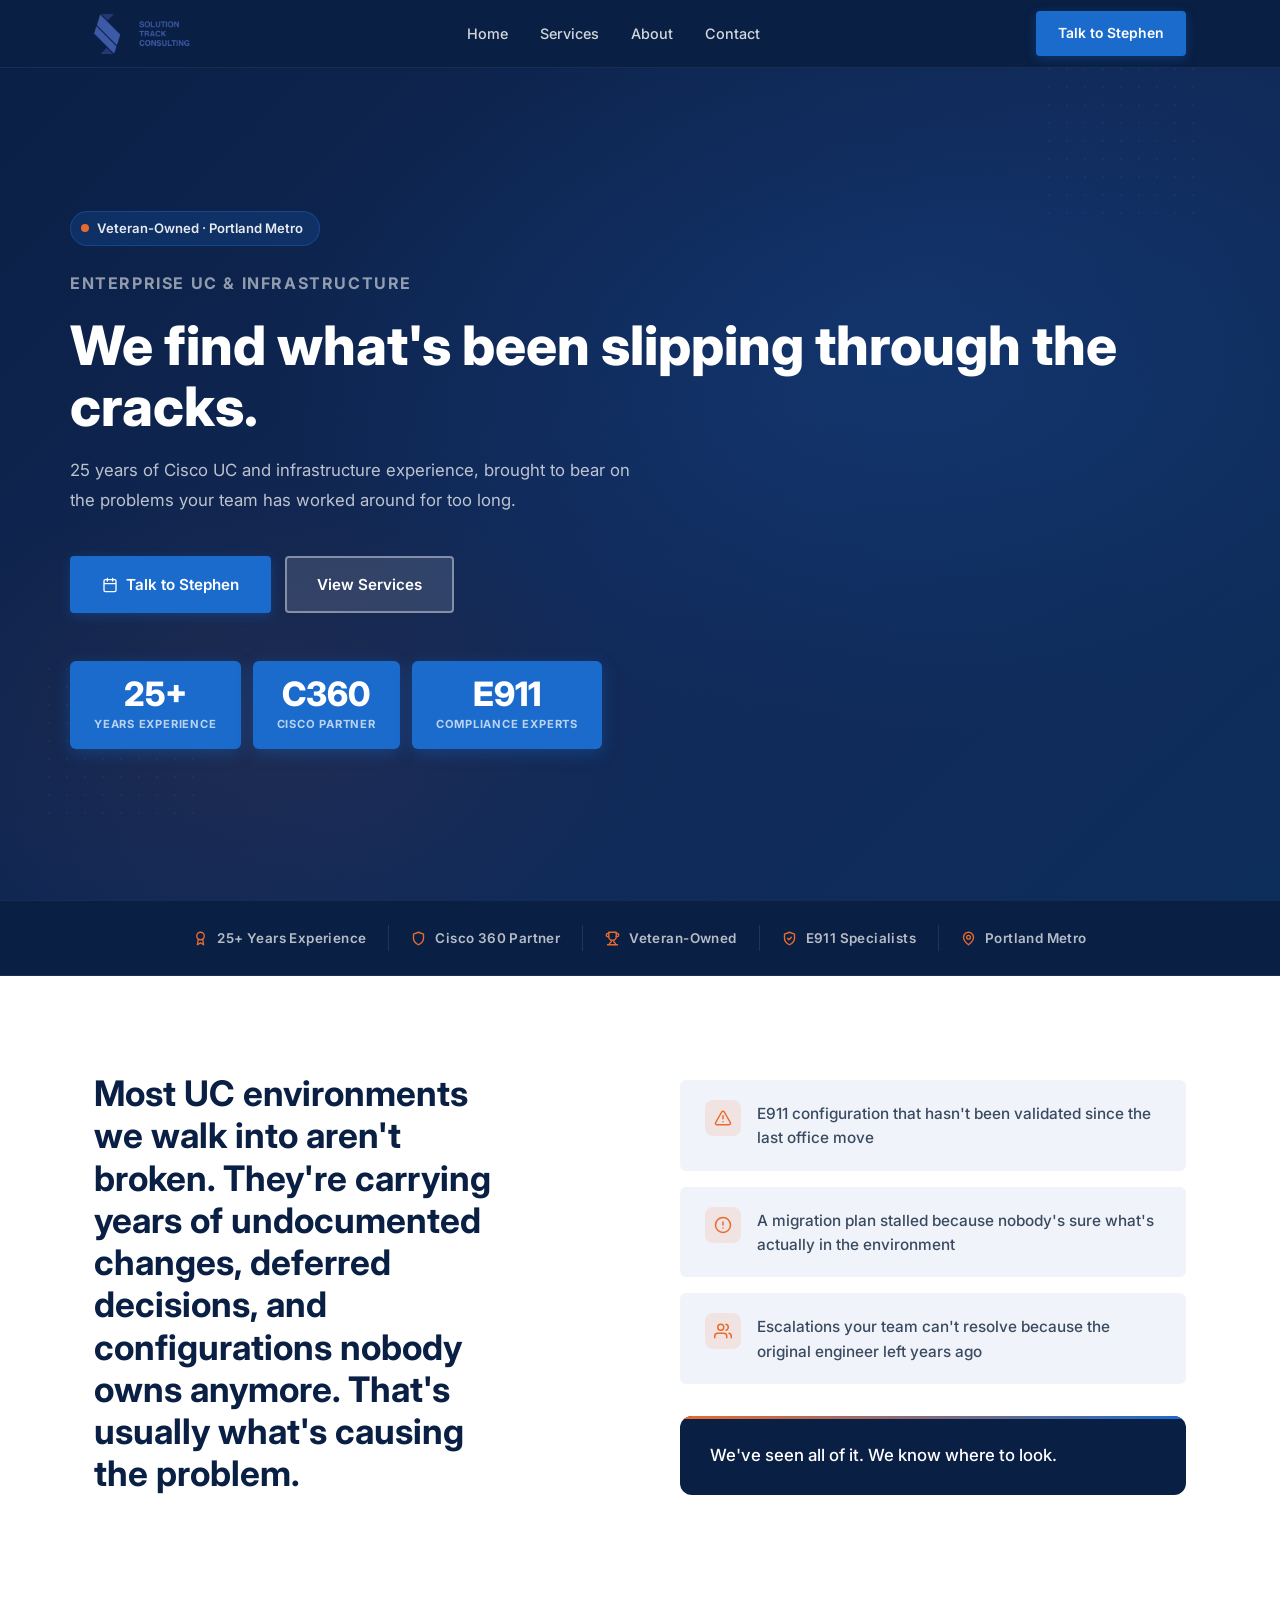
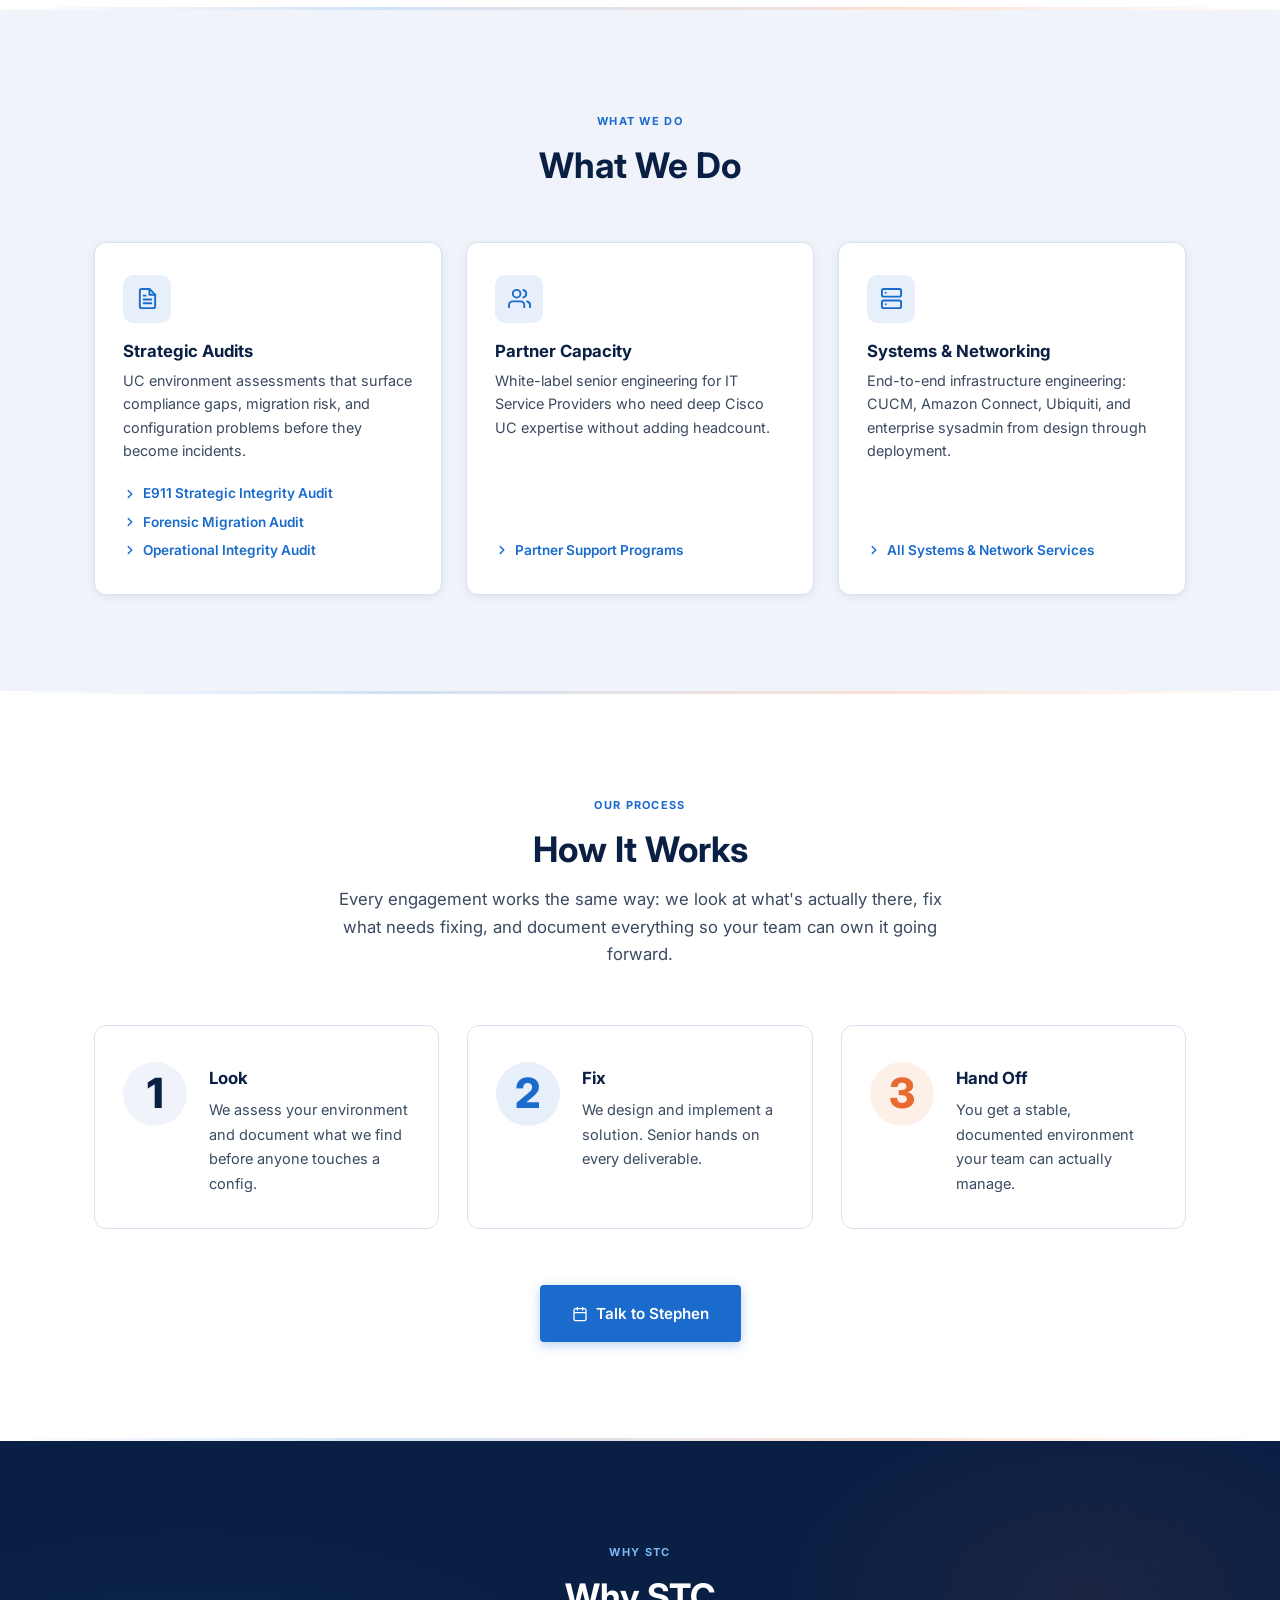
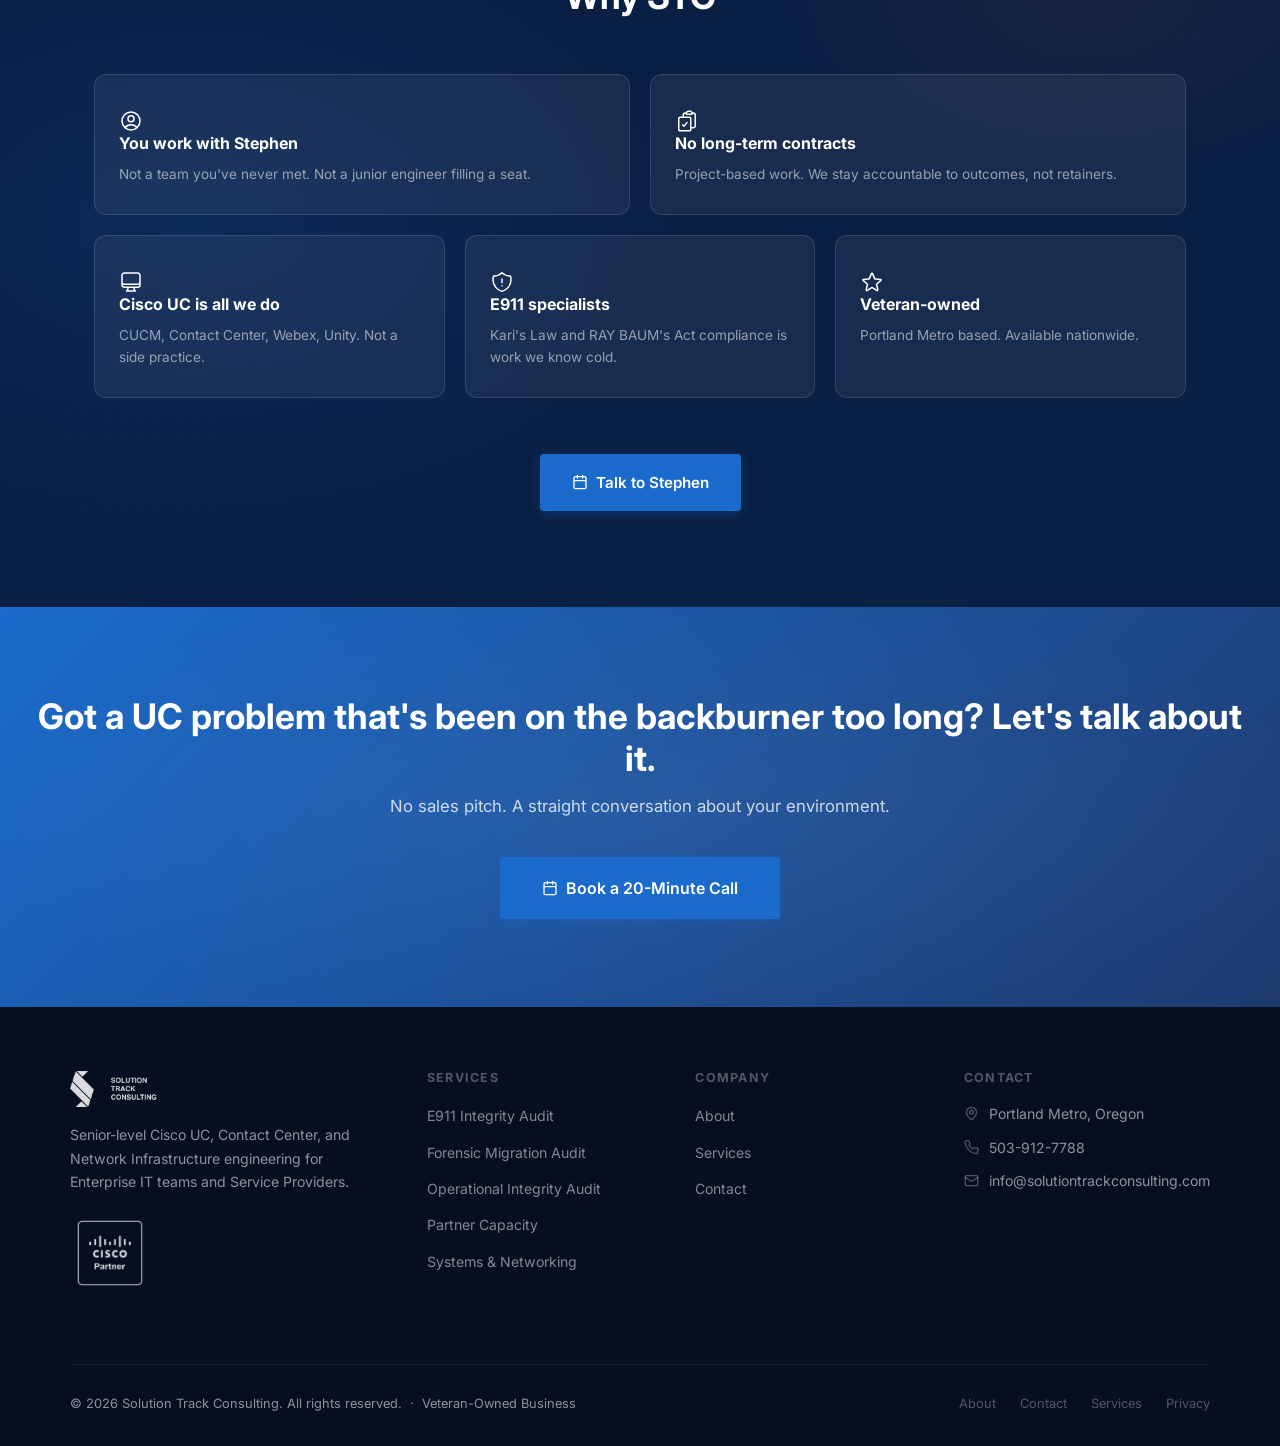
==== commit deb34f34: "Port live site features: analytics, SEO metadata, E911 check, 404, sitemap; remove testimonials - Ad" ====
--- a/index.html
+++ b/index.html
@@ -4,9 +4,54 @@
 <head>
   <meta charset="UTF-8" />
   <meta name="viewport" content="width=device-width, initial-scale=1.0" />
-  <title>Solution Track Consulting | Enterprise UC & Infrastructure</title>
-  <meta name="description" content="Senior-level Cisco UC, Contact Center, and Network Infrastructure engineering for Enterprise IT teams and Service Providers. 25+ years experience. Portland Metro." />
+  <title>Cisco UC &amp; Infrastructure Consulting | Solution Track Consulting</title>
+  <meta name="description" content="Senior-level Cisco UC, Contact Center, and E911 compliance engineering for enterprise IT teams and service providers. Based in Portland. Available nationwide.">
+  <link rel="canonical" href="https://www.solutiontrackconsulting.com/">
+  <meta property="og:type" content="website">
+  <meta property="og:site_name" content="Solution Track Consulting">
+  <meta property="og:title" content="Cisco UC &amp; Infrastructure Consulting | Solution Track Consulting">
+  <meta property="og:description" content="Senior-level Cisco UC, Contact Center, and E911 compliance engineering for enterprise IT teams and service providers. Based in Portland. Available nationwide.">
+  <meta property="og:url" content="https://www.solutiontrackconsulting.com/">
+  <meta property="og:image" content="https://www.solutiontrackconsulting.com/img/stc-social-card.jpg">
+  <meta property="og:image:width" content="1200">
+  <meta property="og:image:height" content="630">
+  <meta name="twitter:card" content="summary_large_image">
+  <meta name="twitter:title" content="Cisco UC &amp; Infrastructure Consulting | Solution Track Consulting">
+  <meta name="twitter:description" content="Senior-level Cisco UC, Contact Center, and E911 compliance engineering for enterprise IT teams and service providers. Based in Portland. Available nationwide.">
+  <meta name="twitter:image" content="https://www.solutiontrackconsulting.com/img/stc-social-card.jpg">
+<script async src="https://www.googletagmanager.com/gtag/js?id=G-0S3B57YQPV"></script>
+  <script>
+    window.dataLayer = window.dataLayer || [];
+    function gtag(){dataLayer.push(arguments);}
+    gtag('js', new Date());
+    gtag('config', 'G-0S3B57YQPV');
+  </script>
+<script type="application/ld+json">
+{
+  "@context": "https://schema.org",
+  "@type": "ProfessionalService",
+  "@id": "https://www.solutiontrackconsulting.com/#organization",
+  "name": "Solution Track Consulting",
+  "description": "Senior-level Cisco UC, Contact Center, and E911 compliance engineering for enterprise IT teams and service providers.",
+  "url": "https://www.solutiontrackconsulting.com",
+  "telephone": "+15039127788",
+  "email": "info@solutiontrackconsulting.com",
+  "address": {
+    "@type": "PostalAddress",
+    "addressLocality": "Portland",
+    "addressRegion": "OR",
+    "addressCountry": "US"
+  },
+  "areaServed": "US",
+  "founder": { "@type": "Person", "name": "Stephen Frahm" },
+  "knowsAbout": ["Cisco UC","CUCM","Webex Calling","Contact Center","E911 Compliance","Kari's Law","RAY BAUM's Act","UC Migration"]
+}
+  </script>
   <link rel="preconnect" href="https://fonts.googleapis.com" />
+  <link rel="icon" type="image/x-icon" href="favicon.ico">
+  <link rel="icon" type="image/png" sizes="32x32" href="favicon-32x32.png">
+  <link rel="icon" type="image/png" sizes="16x16" href="favicon-16x16.png">
+  <link rel="apple-touch-icon" sizes="180x180" href="apple-touch-icon.png">
   <link rel="preconnect" href="https://fonts.gstatic.com" crossorigin />
   <link href="https://fonts.googleapis.com/css2?family=Inter:wght@400;500;600;700;800&display=swap" rel="stylesheet" />
 
@@ -701,72 +746,6 @@
 
     .how-cta { text-align: center; }
 
-    /* ─── TESTIMONIALS ──────────────────────────────────────────────────── */
-    .testimonials-section {
-      background: var(--bg-alt);
-      padding: var(--section-pad);
-      position: relative;
-      overflow: hidden;
-    }
-    .testimonials-section .dots-accent {
-      top: 40px; right: 60px; opacity: .1;
-    }
-
-    .testimonials-grid {
-      display: grid;
-      grid-template-columns: 1fr 1fr;
-      gap: 28px;
-      max-width: var(--max-w);
-      margin: 0 auto;
-    }
-
-    .testimonial-card {
-      background: var(--navy);
-      border-radius: var(--radius-lg);
-      padding: 40px 36px;
-      position: relative;
-      border-left: 4px solid var(--orange);
-      box-shadow: var(--shadow-md);
-      display: flex;
-      flex-direction: column;
-      gap: 24px;
-    }
-
-    .testimonial-quote-mark {
-      font-size: 5rem;
-      line-height: .6;
-      color: var(--orange);
-      opacity: .4;
-      font-family: Georgia, serif;
-      user-select: none;
-      position: absolute;
-      top: 24px; left: 32px;
-    }
-
-    .testimonial-text {
-      font-size: 1rem;
-      color: rgba(255,255,255,.88);
-      line-height: 1.78;
-      font-style: italic;
-      padding-top: 28px;
-      flex: 1;
-    }
-
-    .testimonial-attribution {
-      border-top: 1px solid rgba(255,255,255,.1);
-      padding-top: 20px;
-    }
-    .testimonial-name {
-      font-size: .88rem;
-      font-weight: 700;
-      color: #fff;
-      margin-bottom: 3px;
-    }
-    .testimonial-role {
-      font-size: .82rem;
-      color: rgba(255,255,255,.5);
-    }
-
     /* ─── DIFFERENTIATORS (WHY STC) ─────────────────────────────────────── */
     .diff-section {
       background: var(--navy);
@@ -967,7 +946,6 @@
       .pain-inner        { grid-template-columns: 1fr; gap: 48px; }
       .services-grid     { grid-template-columns: 1fr; }
       .how-steps         { grid-template-columns: 1fr; }
-      .testimonials-grid { grid-template-columns: 1fr; }
       .diff-grid         { grid-template-columns: repeat(3, 1fr); }
       .diff-card:nth-child(1),
       .diff-card:nth-child(2),
@@ -1047,7 +1025,7 @@
 <nav class="site-nav" role="navigation" aria-label="Main navigation">
   <div class="nav-inner">
     <a href="index.html" class="nav-logo" aria-label="Solution Track Consulting home">
-      <img src="https://www.solutiontrackconsulting.com/img/STC-logo-blue2-1.png" alt="Solution Track Consulting" />
+      <img src="img/STC-logo-blue2-1.png" alt="Solution Track Consulting" />
     </a>
     <ul class="nav-links" role="list">
       <li><a href="index.html">Home</a></li>
@@ -1436,53 +1414,6 @@
 
 
 <!-- ═══════════════════════════════════════════════════════════════
-     TESTIMONIALS
-════════════════════════════════════════════════════════════════ -->
-<section class="testimonials-section" id="testimonials">
-  <div class="dots-accent" style="top:40px;right:60px;opacity:.1;"></div>
-  <div class="container">
-    <div class="section-header">
-      <span class="eyebrow">Client Feedback</span>
-      <h2 class="section-title">What Clients Say</h2>
-      <p class="section-subtitle">
-        We let the work speak. Here's how clients describe the STC experience.
-      </p>
-    </div>
-
-    <div class="testimonials-grid">
-      <div class="testimonial-card reveal">
-        <div class="testimonial-quote-mark">&ldquo;</div>
-        <p class="testimonial-text">
-          After years of Band-Aid fixes from other vendors, STC came in and actually
-          diagnosed what was wrong with our CUCM environment. The E911 audit alone
-          uncovered three critical gaps our previous team had missed.
-        </p>
-        <div class="testimonial-attribution">
-          <div class="testimonial-name">IT Director</div>
-          <div class="testimonial-role">Regional Healthcare Network</div>
-        </div>
-      </div>
-
-      <div class="testimonial-card reveal" style="transition-delay:.1s">
-        <div class="testimonial-quote-mark">&ldquo;</div>
-        <p class="testimonial-text">
-          We brought Solution Track in as a white-label resource for a complex multi-site
-          migration. Their documentation and handoff were the cleanest we've ever received
-          from a subcontractor.
-        </p>
-        <div class="testimonial-attribution">
-          <div class="testimonial-name">Director of Professional Services</div>
-          <div class="testimonial-role">Pacific Northwest MSP</div>
-        </div>
-      </div>
-    </div>
-  </div>
-</section>
-
-<div class="section-divider"></div>
-
-
-<!-- ═══════════════════════════════════════════════════════════════
      DIFFERENTIATORS (WHY STC)
 ════════════════════════════════════════════════════════════════ -->
 <section class="diff-section" id="why-stc">
@@ -1569,7 +1500,7 @@
   <div class="footer-inner">
     <div class="footer-top">
       <div class="footer-brand">
-        <img src="https://www.solutiontrackconsulting.com/img/STC-logo-blue2-1.png"
+        <img src="img/STC-logo-blue2-1.png"
              alt="Solution Track Consulting" />
         <p>
           Senior-level Cisco UC, Contact Center, and Network Infrastructure engineering
@@ -1641,6 +1572,7 @@
         <a href="about.html">About</a>
         <a href="contact.html">Contact</a>
         <a href="services.html">Services</a>
+        <a href="privacy-policy.html">Privacy</a>
       </div>
     </div>
   </div>
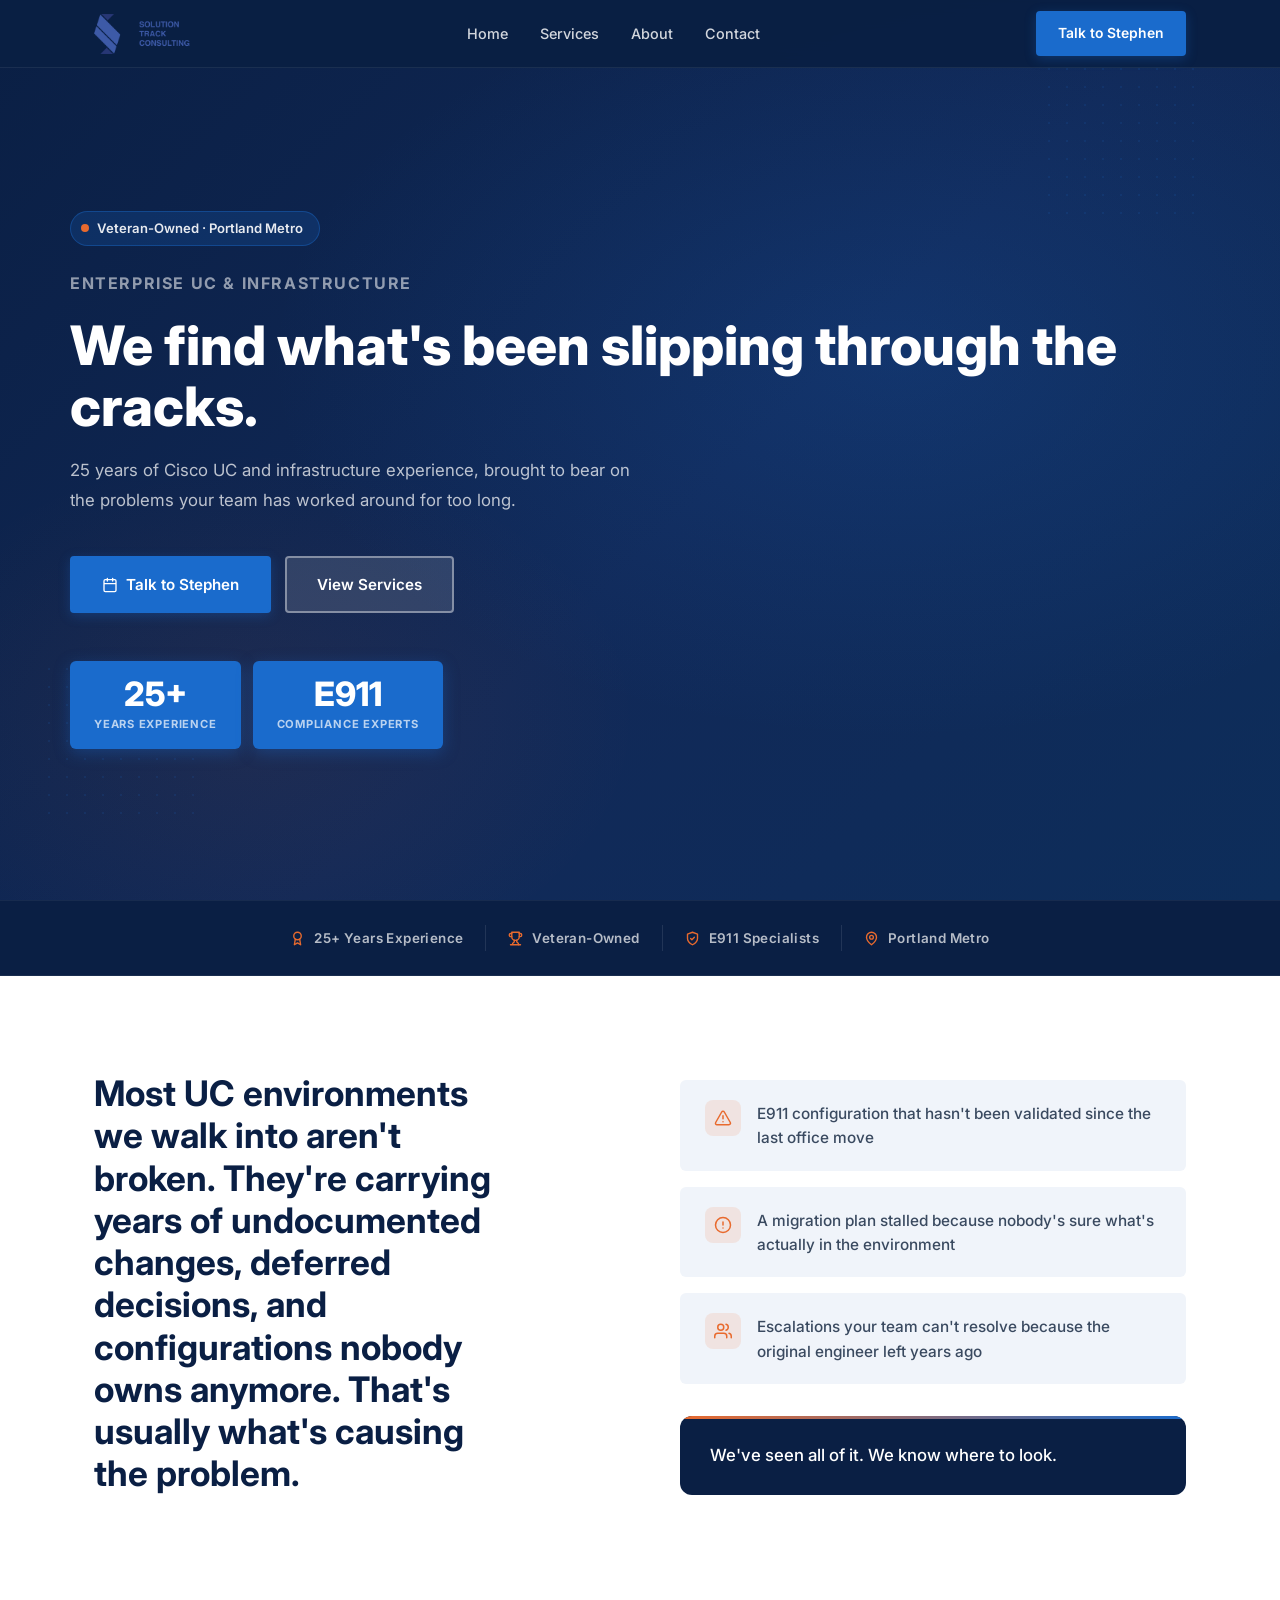
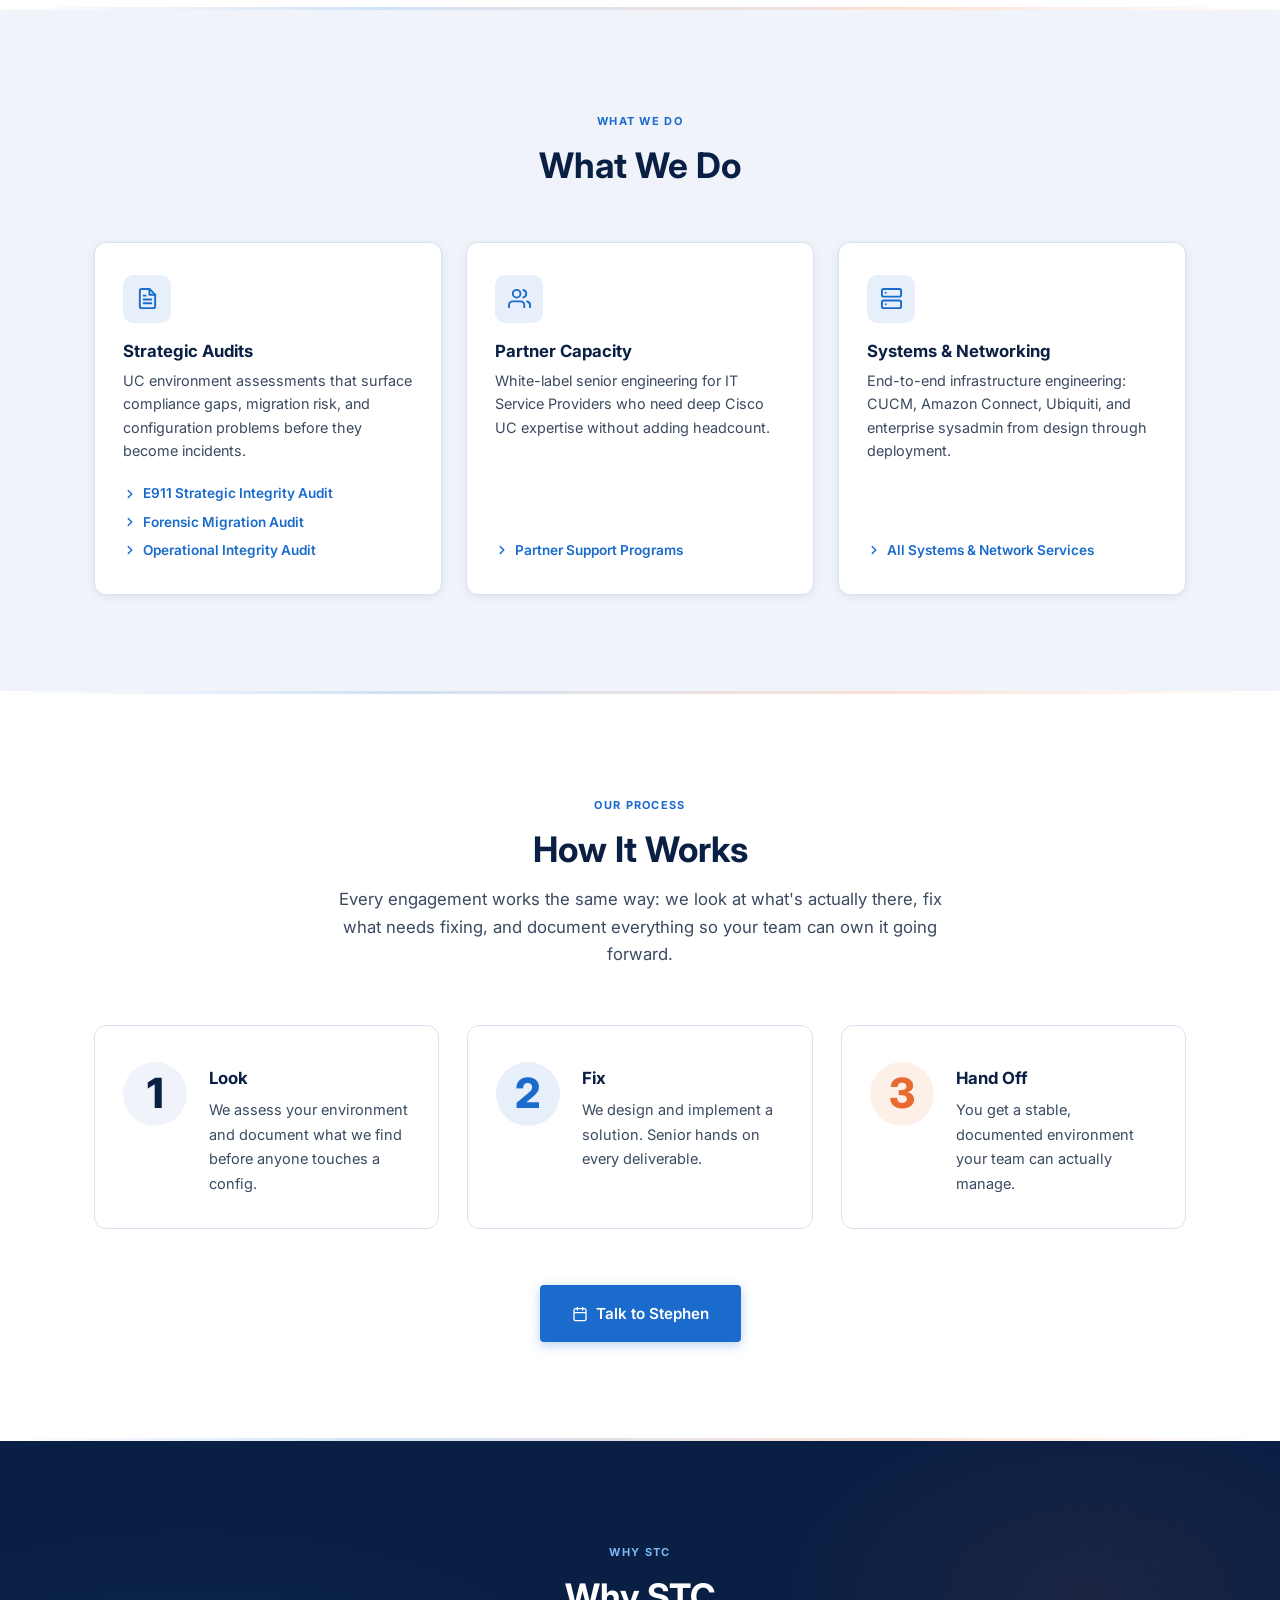
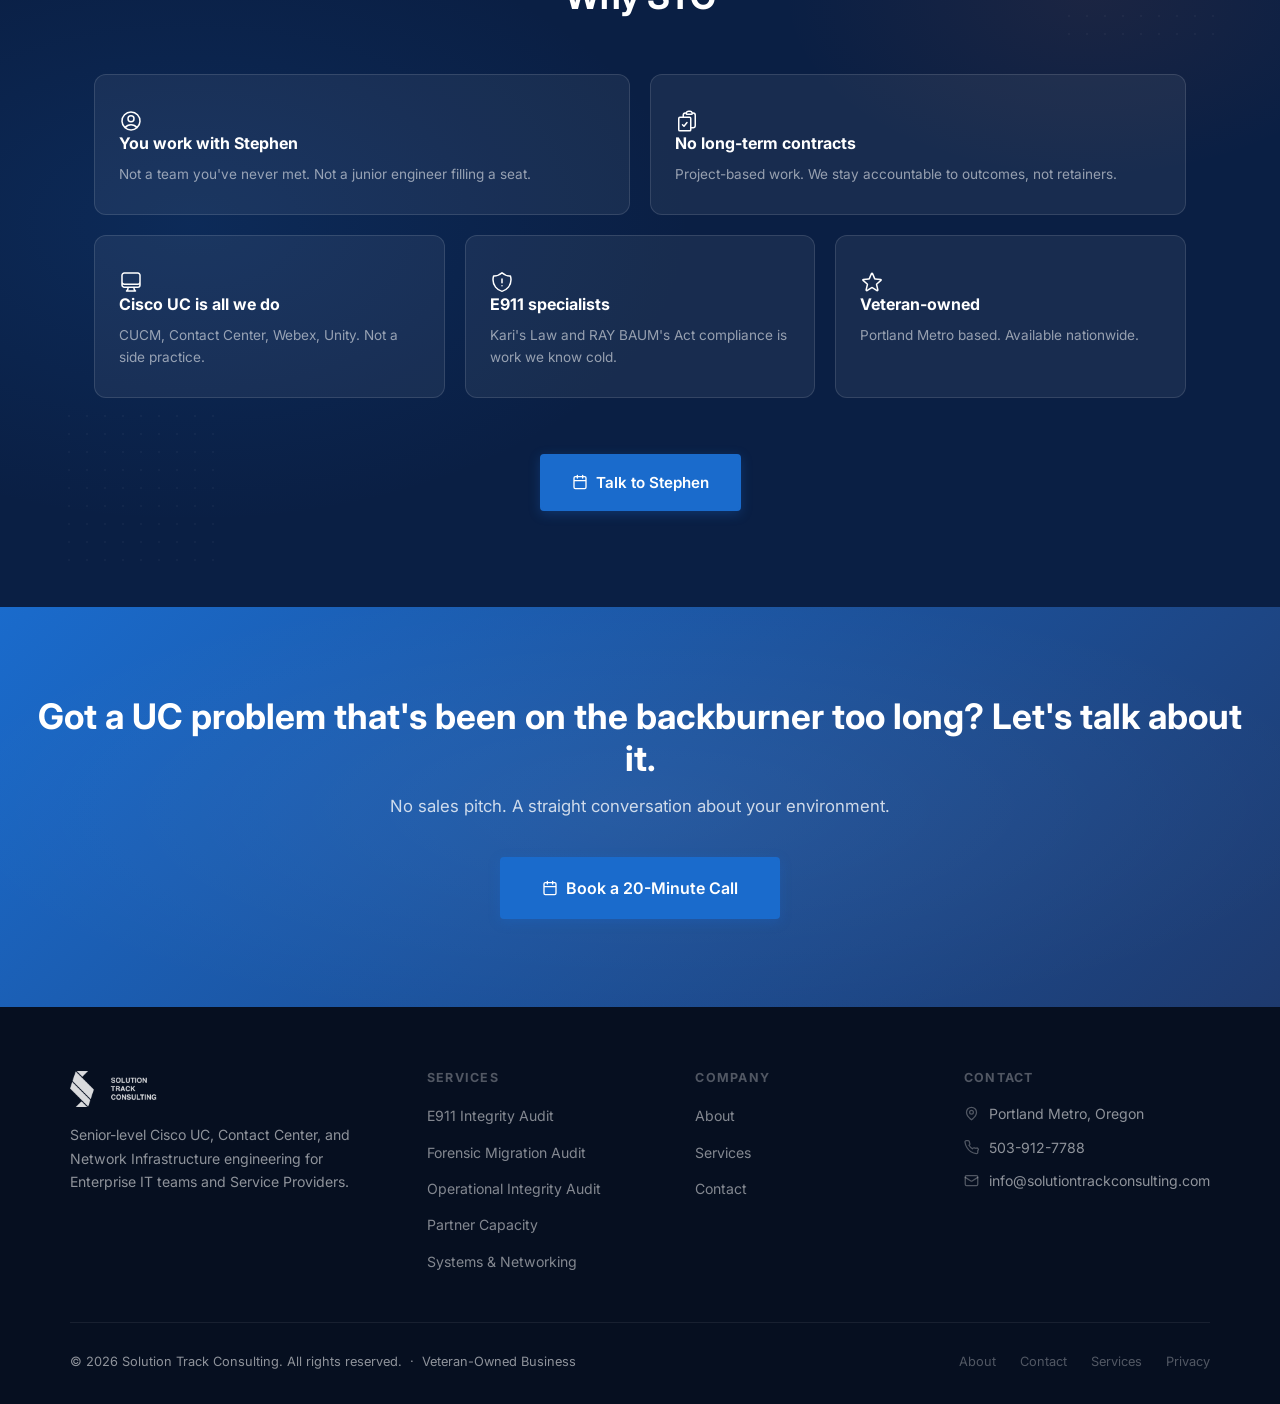
==== commit bf86dbf2: "Remove Cisco 360 Partner references and logos - Remove Cisco partner badge from footers on all pages" ====
--- a/index.html
+++ b/index.html
@@ -437,12 +437,6 @@
       width: 40px; height: 1px;
       background: rgba(255,255,255,.18);
     }
-    .hero-partner-badge img {
-      height: 68px;
-      width: auto;
-      opacity: .82;
-      filter: brightness(0) invert(1);
-    }
 
     /* ─── TRUST BAR ─────────────────────────────────────────────────────── */
     .trust-bar {
@@ -1012,9 +1006,6 @@
     }
     .icon-white { stroke: #ffffff; }
     .icon-orange { stroke: #e86a2e; }
-    /* Cisco Badge */
-    .cisco-badge-link { display: inline-block; transition: opacity 0.2s ease; }
-    .cisco-badge-link:hover { opacity: 0.85; }
   </style>
 </head>
 <body>
@@ -1101,10 +1092,6 @@
           <div class="hero-stat-label">Years Experience</div>
         </div>
         <div class="hero-stat">
-          <div class="hero-stat-number">C360</div>
-          <div class="hero-stat-label">Cisco Partner</div>
-        </div>
-        <div class="hero-stat">
           <div class="hero-stat-number">E911</div>
           <div class="hero-stat-label">Compliance Experts</div>
         </div>
@@ -1129,17 +1116,6 @@
         </svg>
       </span>
       25+ Years Experience
-    </div>
-    <div class="trust-sep"></div>
-    <div class="trust-item">
-      <span class="trust-item-icon">
-        <svg xmlns="http://www.w3.org/2000/svg" viewBox="0 0 24 24" fill="none"
-             stroke="currentColor" stroke-width="2.2" stroke-linecap="round"
-             stroke-linejoin="round" style="width:15px;height:15px">
-          <path d="M12 22s8-4 8-10V5l-8-3-8 3v7c0 6 8 10 8 10z"/>
-        </svg>
-      </span>
-      Cisco 360 Partner
     </div>
     <div class="trust-sep"></div>
     <div class="trust-item">
@@ -1506,12 +1482,6 @@
           Senior-level Cisco UC, Contact Center, and Network Infrastructure engineering
           for Enterprise IT teams and Service Providers.
         </p>
-        <div class="footer-badge">
-          <a href="https://www.cisco.com/c/en/us/partners.html" class="cisco-badge-link" target="_blank" rel="noopener">
-            <img src="assets/Cisco_360Partners_Logo_Partner_fc.png"
-                 alt="Cisco 360 Partner" />
-          </a>
-        </div>
       </div>
 
       <div class="footer-col">
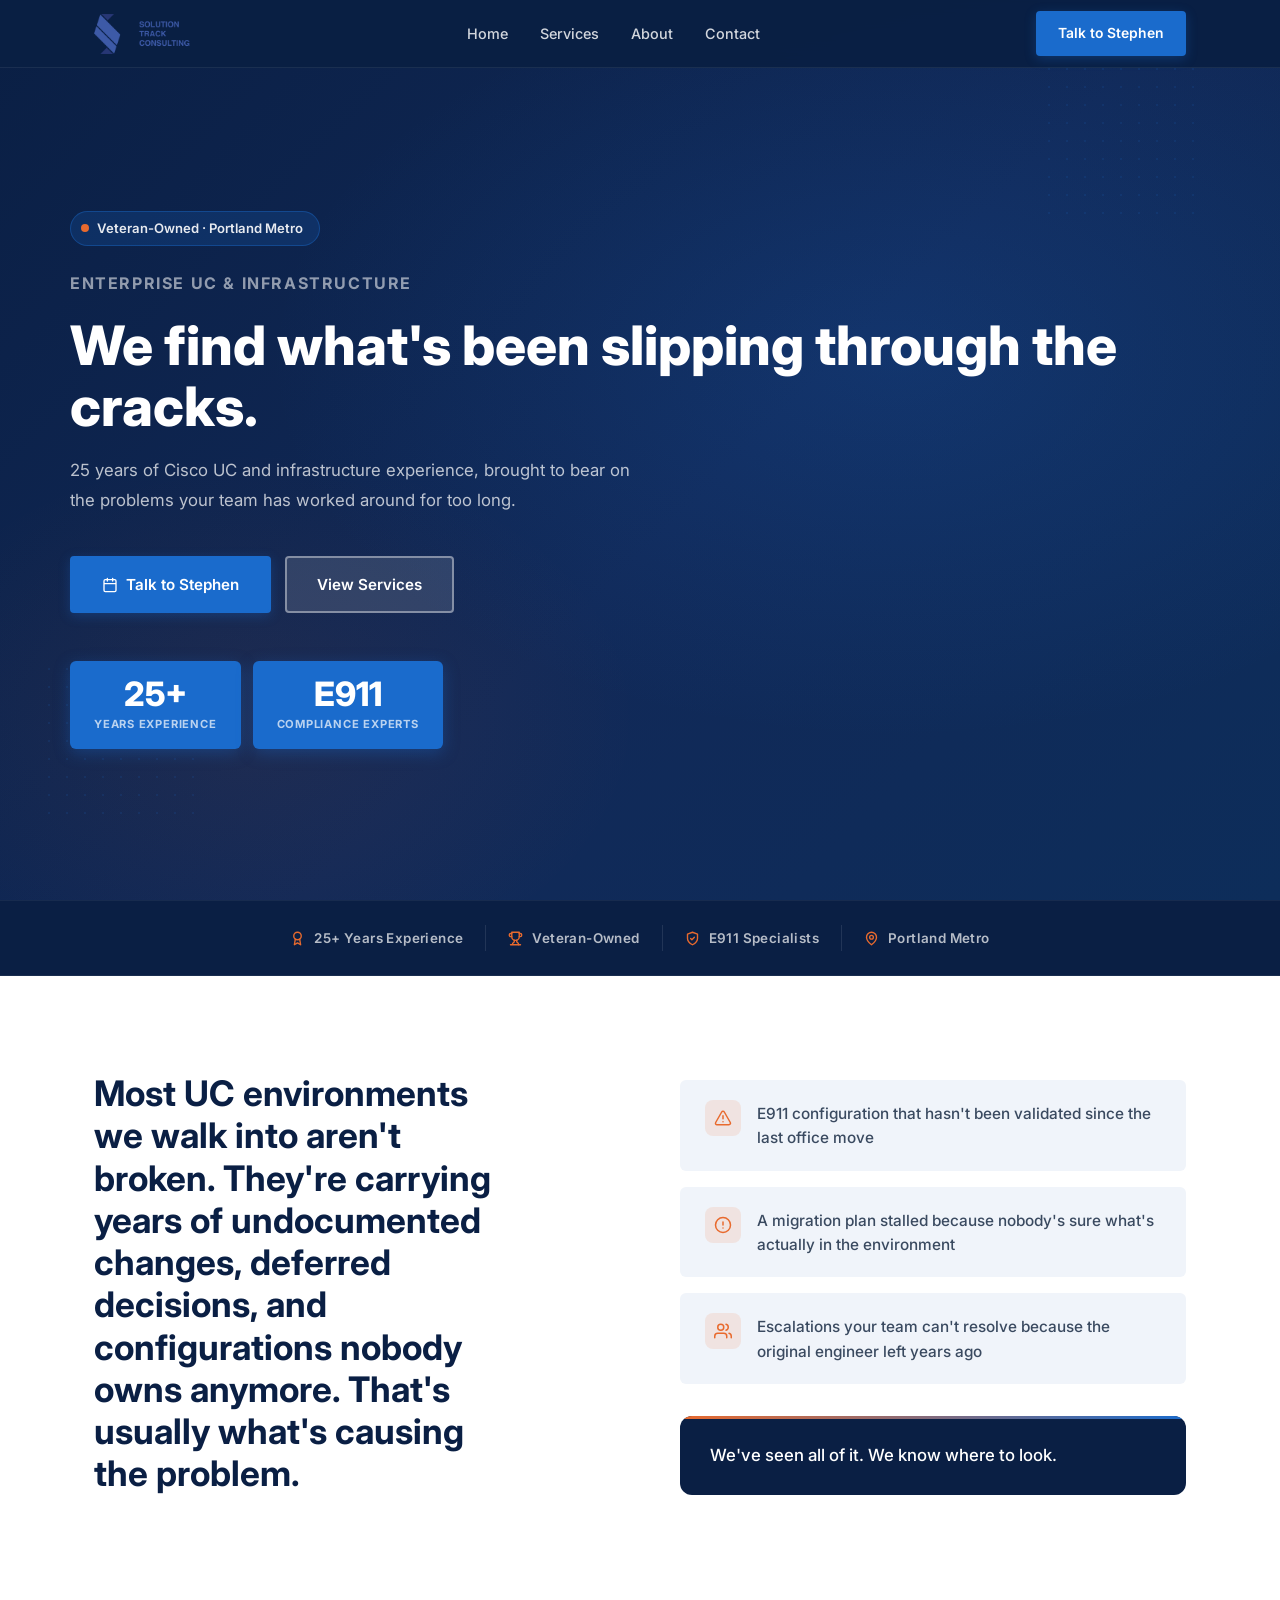
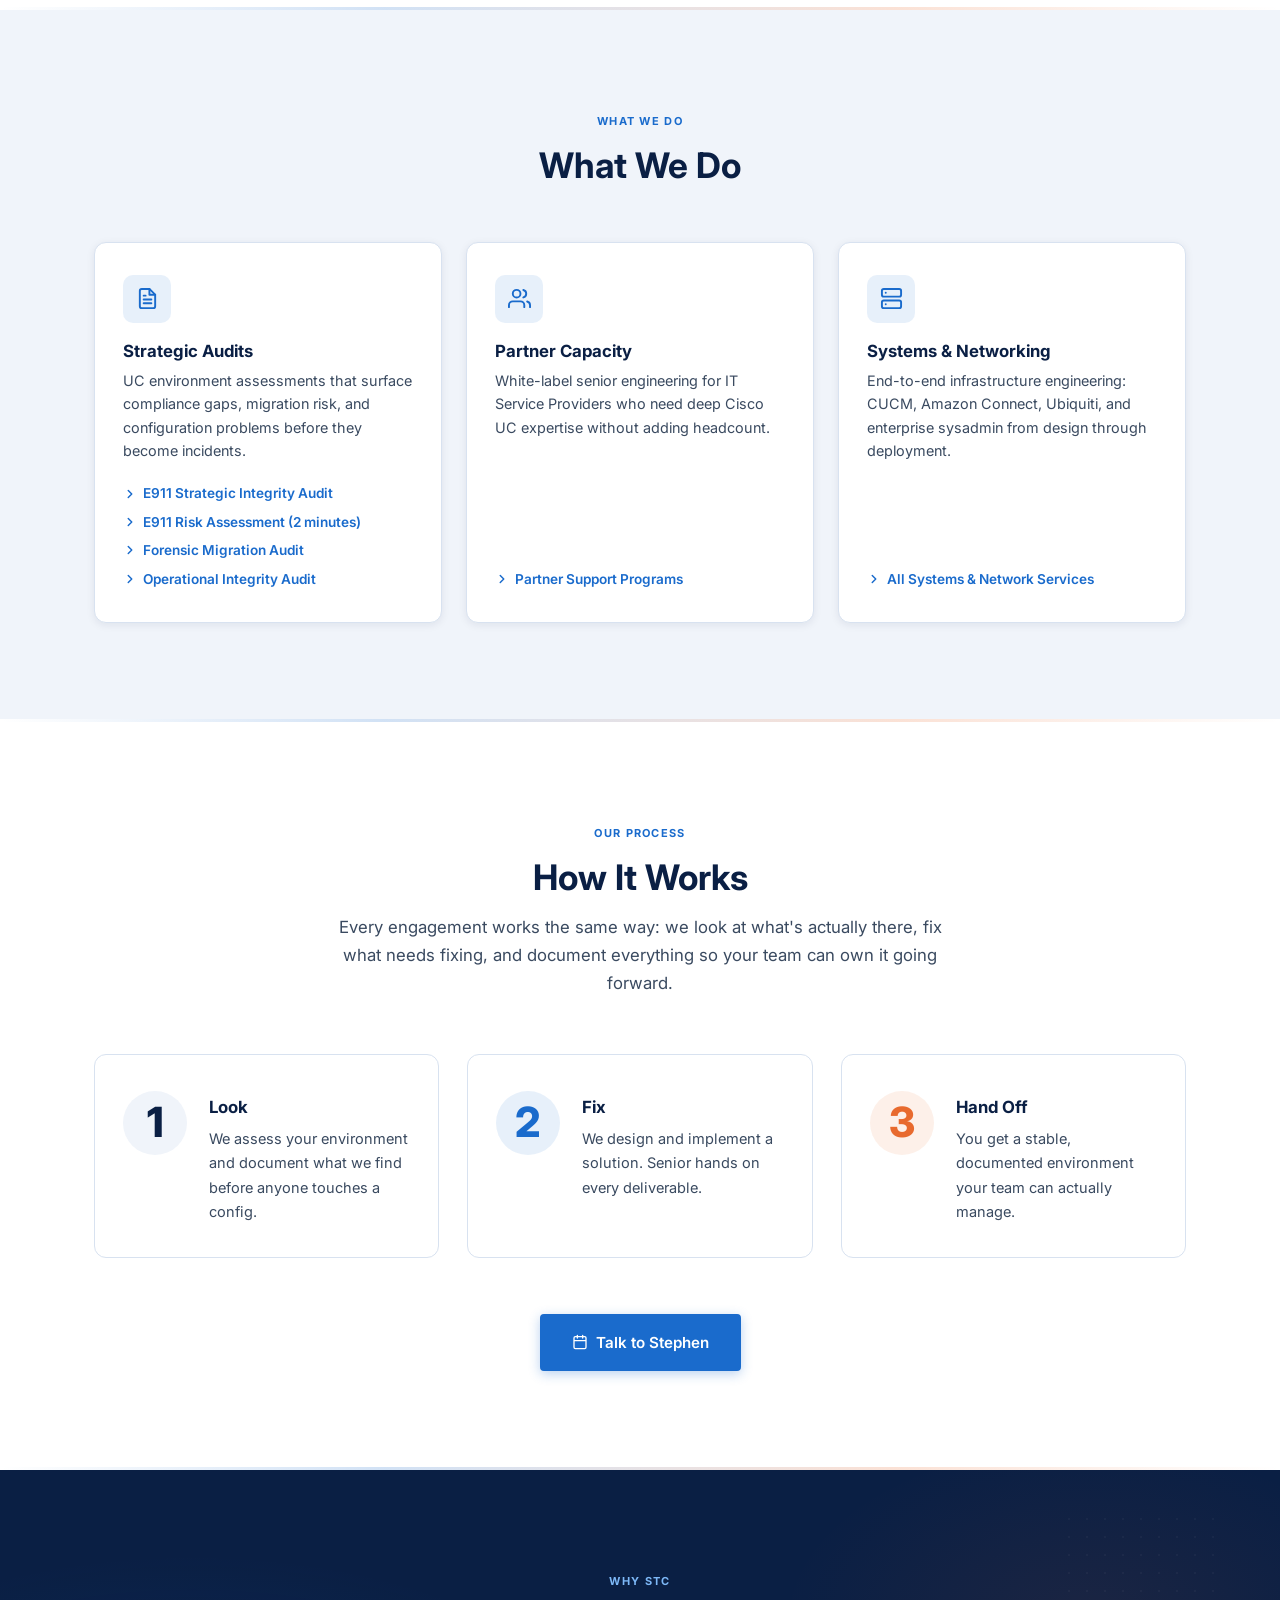
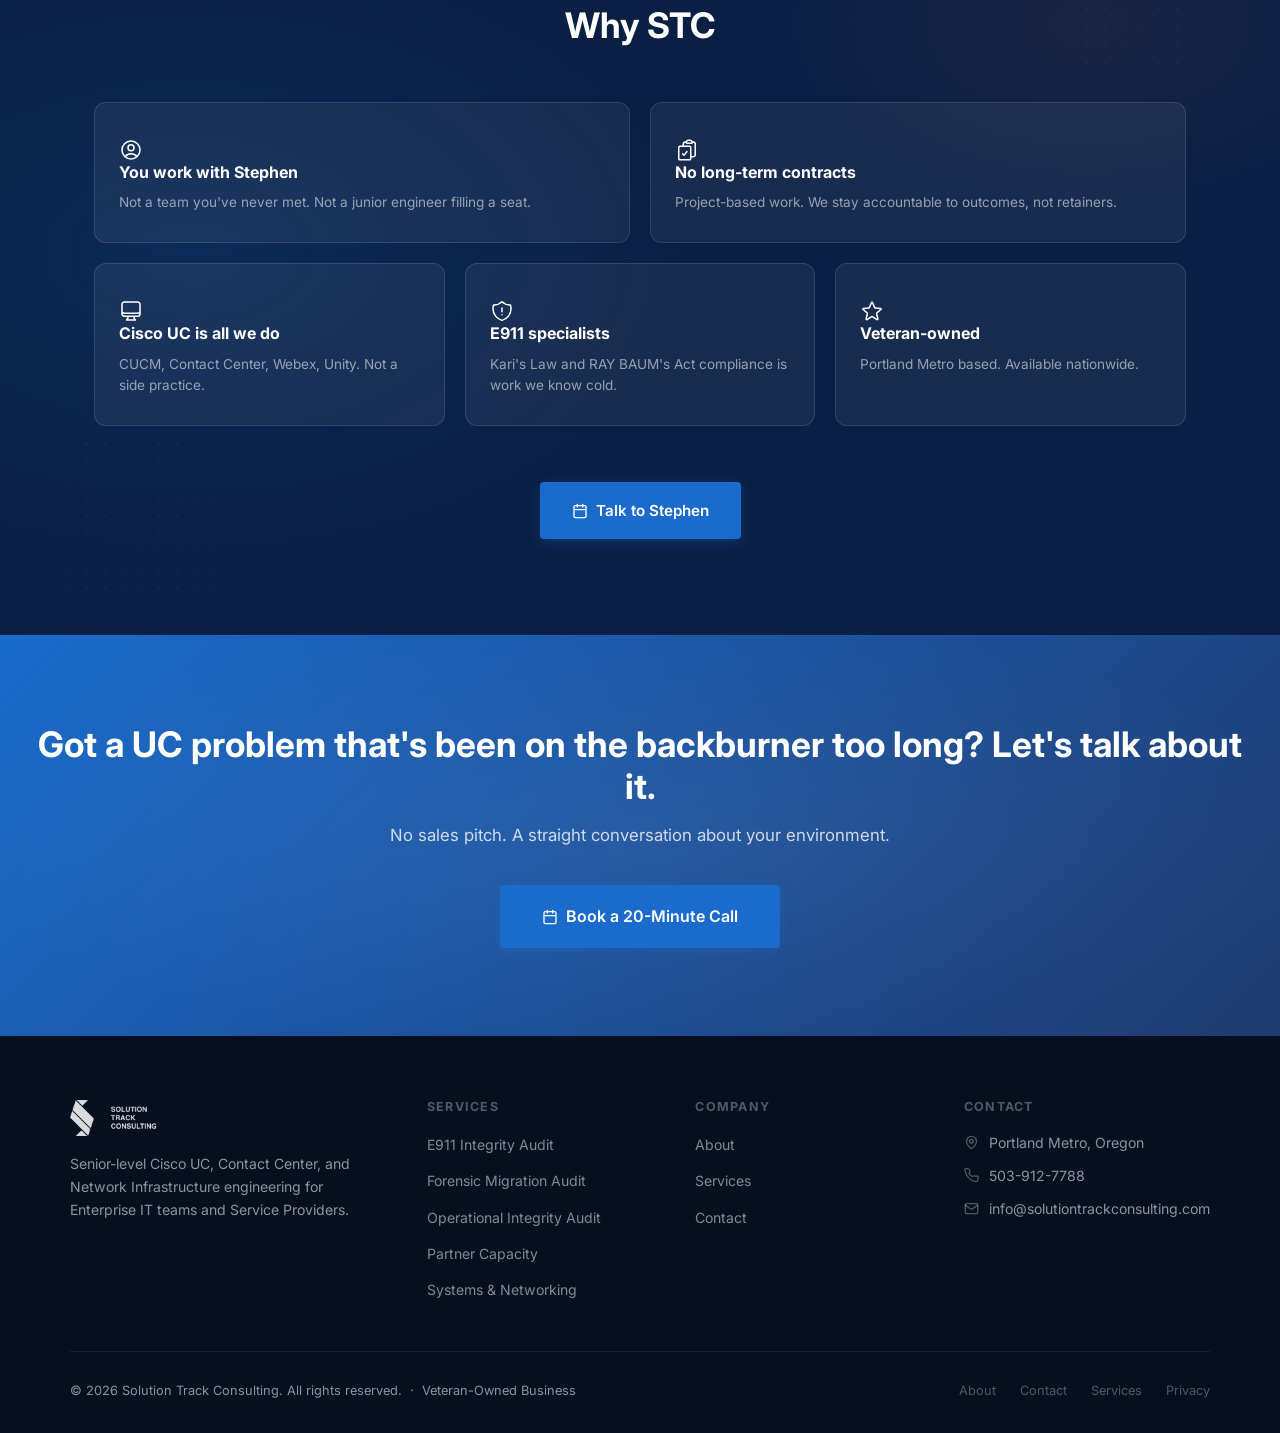
==== commit 6c231b73: "Restyle E911 Risk Assessment to match site and link it; fix nav fade bug - Rebuild e911-check.html w" ====
--- a/index.html
+++ b/index.html
@@ -974,15 +974,20 @@
     }
 
     /* ─── Page Transition ───────────────────────────────────────────────── */
-    body { animation: pageFadeIn 0.4s ease forwards; }
+    body { animation: pageFadeIn 0.4s ease; }
     @keyframes pageFadeIn {
-      from { opacity: 0; transform: translateY(8px); }
-      to   { opacity: 1; transform: translateY(0); }
+      from { opacity: 0; }
+      to   { opacity: 1; }
     }
     body.fade-out {
       opacity: 0;
-      transform: translateY(8px);
-      transition: opacity 0.25s ease, transform 0.25s ease;
+      transition: opacity 0.25s ease;
+    }
+    @media (prefers-reduced-motion: reduce) {
+      html { scroll-behavior: auto; }
+      body { animation: none; }
+      body.fade-out { opacity: 1; transition: none; }
+      .reveal, .fade-up { opacity: 1; transform: none; transition: none; }
     }
     /* ─── Scroll Reveal ─────────────────────────────────────────────────── */
     .reveal {
@@ -1007,6 +1012,7 @@
     .icon-white { stroke: #ffffff; }
     .icon-orange { stroke: #e86a2e; }
   </style>
+  <noscript><style>.reveal, .fade-up { opacity: 1; transform: none; }</style></noscript>
 </head>
 <body>
 
@@ -1257,6 +1263,12 @@
                  stroke-linejoin="round"><polyline points="9 18 15 12 9 6"/></svg>
             E911 Strategic Integrity Audit
           </a>
+          <a href="e911-check.html" class="service-link">
+            <svg xmlns="http://www.w3.org/2000/svg" viewBox="0 0 24 24" fill="none"
+                 stroke="currentColor" stroke-width="2.5" stroke-linecap="round"
+                 stroke-linejoin="round"><polyline points="9 18 15 12 9 6"/></svg>
+            E911 Risk Assessment (2 minutes)
+          </a>
           <a href="migration-audit.html" class="service-link">
             <svg xmlns="http://www.w3.org/2000/svg" viewBox="0 0 24 24" fill="none"
                  stroke="currentColor" stroke-width="2.5" stroke-linecap="round"
@@ -1606,12 +1618,19 @@
     const href = link.getAttribute('href');
     if (href && !href.startsWith('http') && !href.startsWith('mailto') && !href.startsWith('tel') && !href.startsWith('#')) {
       link.addEventListener('click', function(e) {
+        // Leave new-tab / modified clicks and reduced-motion users to the browser
+        if (e.defaultPrevented || e.button !== 0 || e.metaKey || e.ctrlKey || e.shiftKey || e.altKey) return;
+        if (link.target === '_blank' || link.hasAttribute('download')) return;
+        if (window.matchMedia('(prefers-reduced-motion: reduce)').matches) return;
         e.preventDefault();
         document.body.classList.add('fade-out');
         setTimeout(() => { window.location.href = href; }, 250);
       });
     }
   });
+
+  // Restore the page if it is brought back from the back/forward cache mid-fade
+  window.addEventListener('pageshow', function() { document.body.classList.remove('fade-out'); });
 
   // Scroll reveal
   const revealElements = document.querySelectorAll('.reveal');
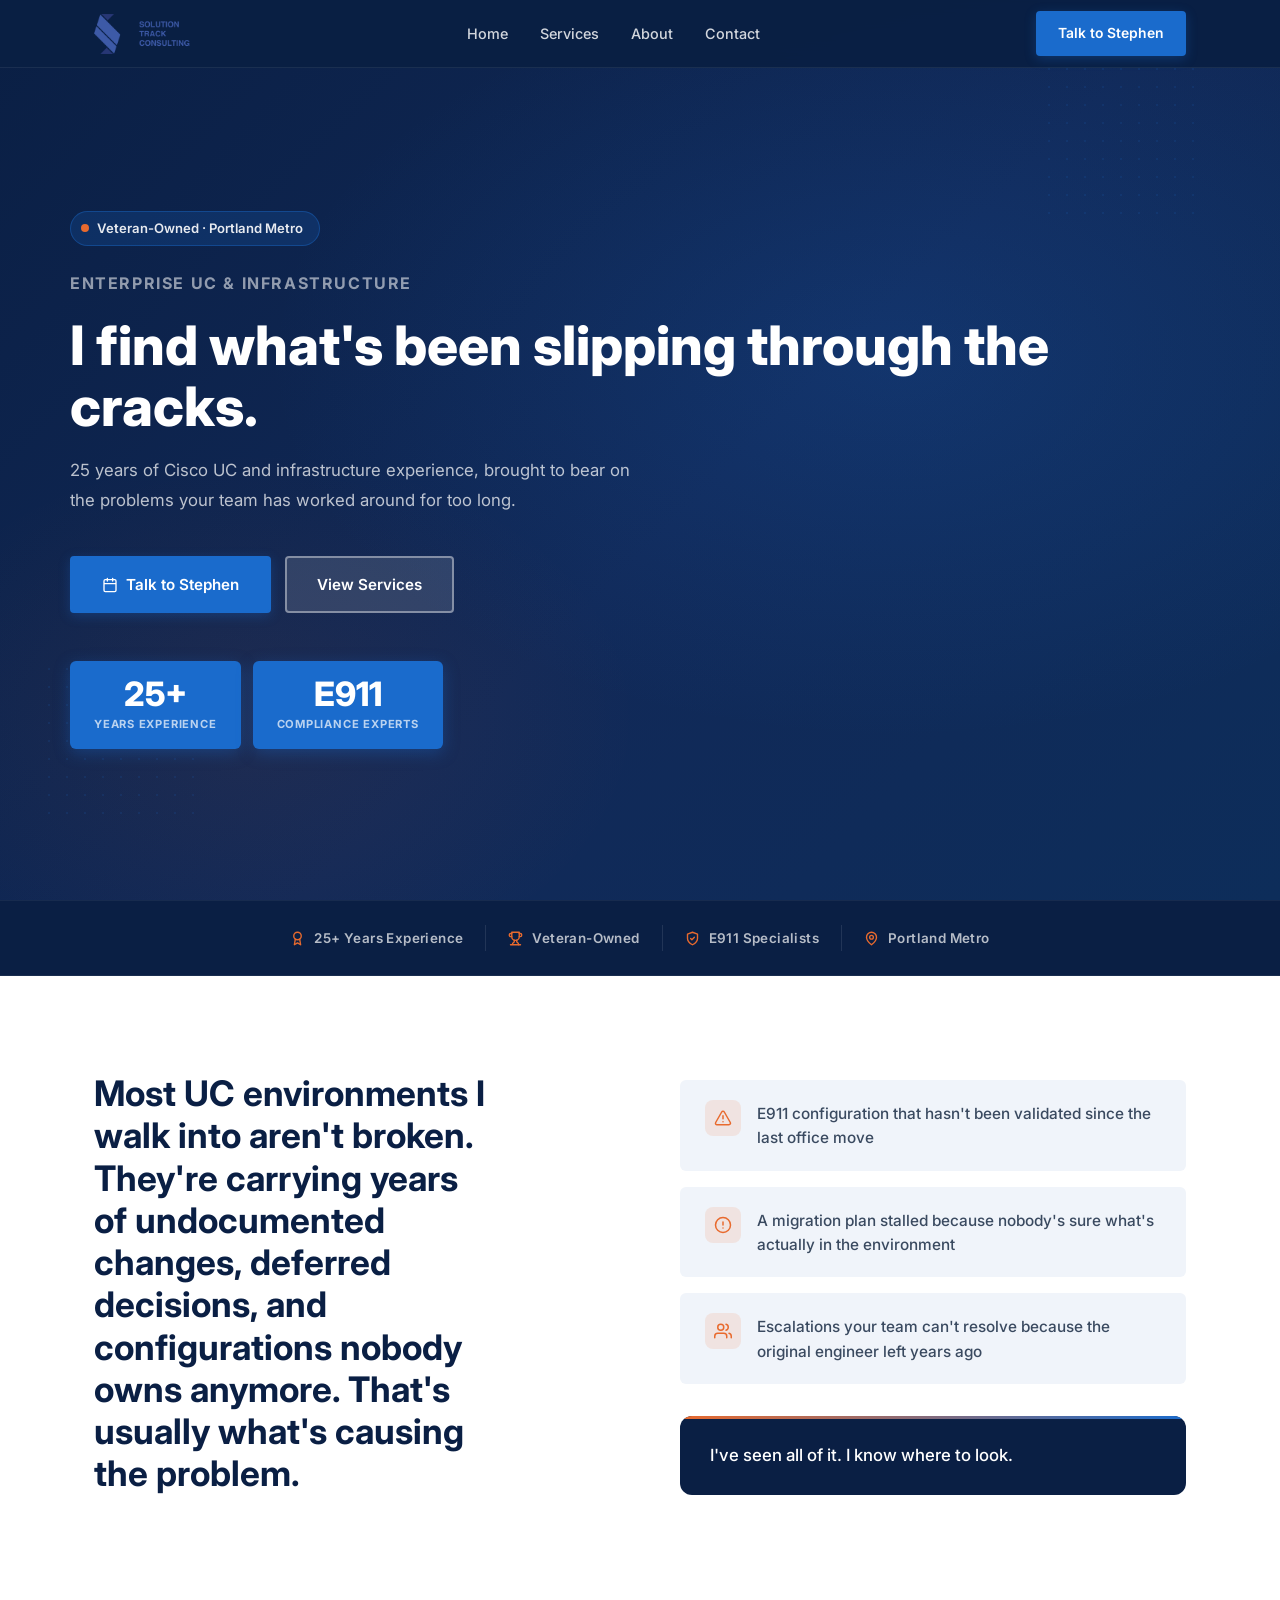
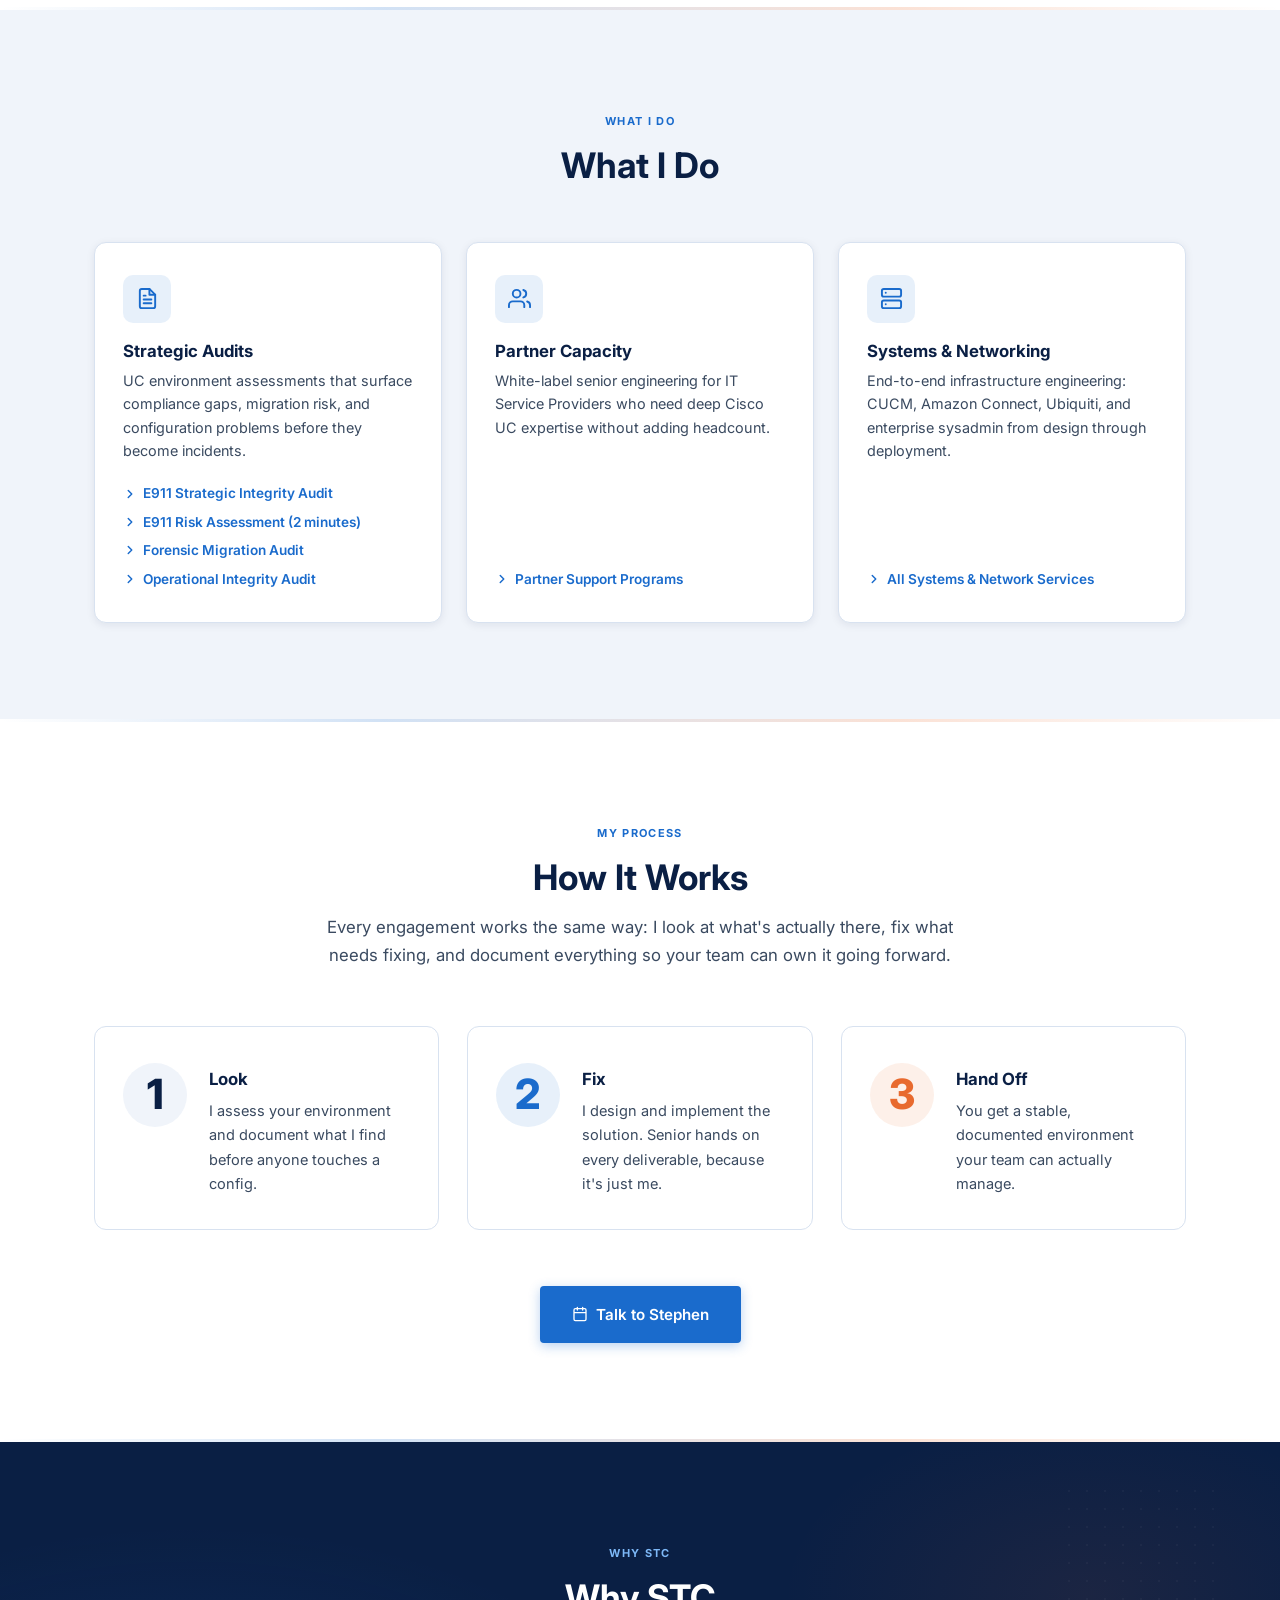
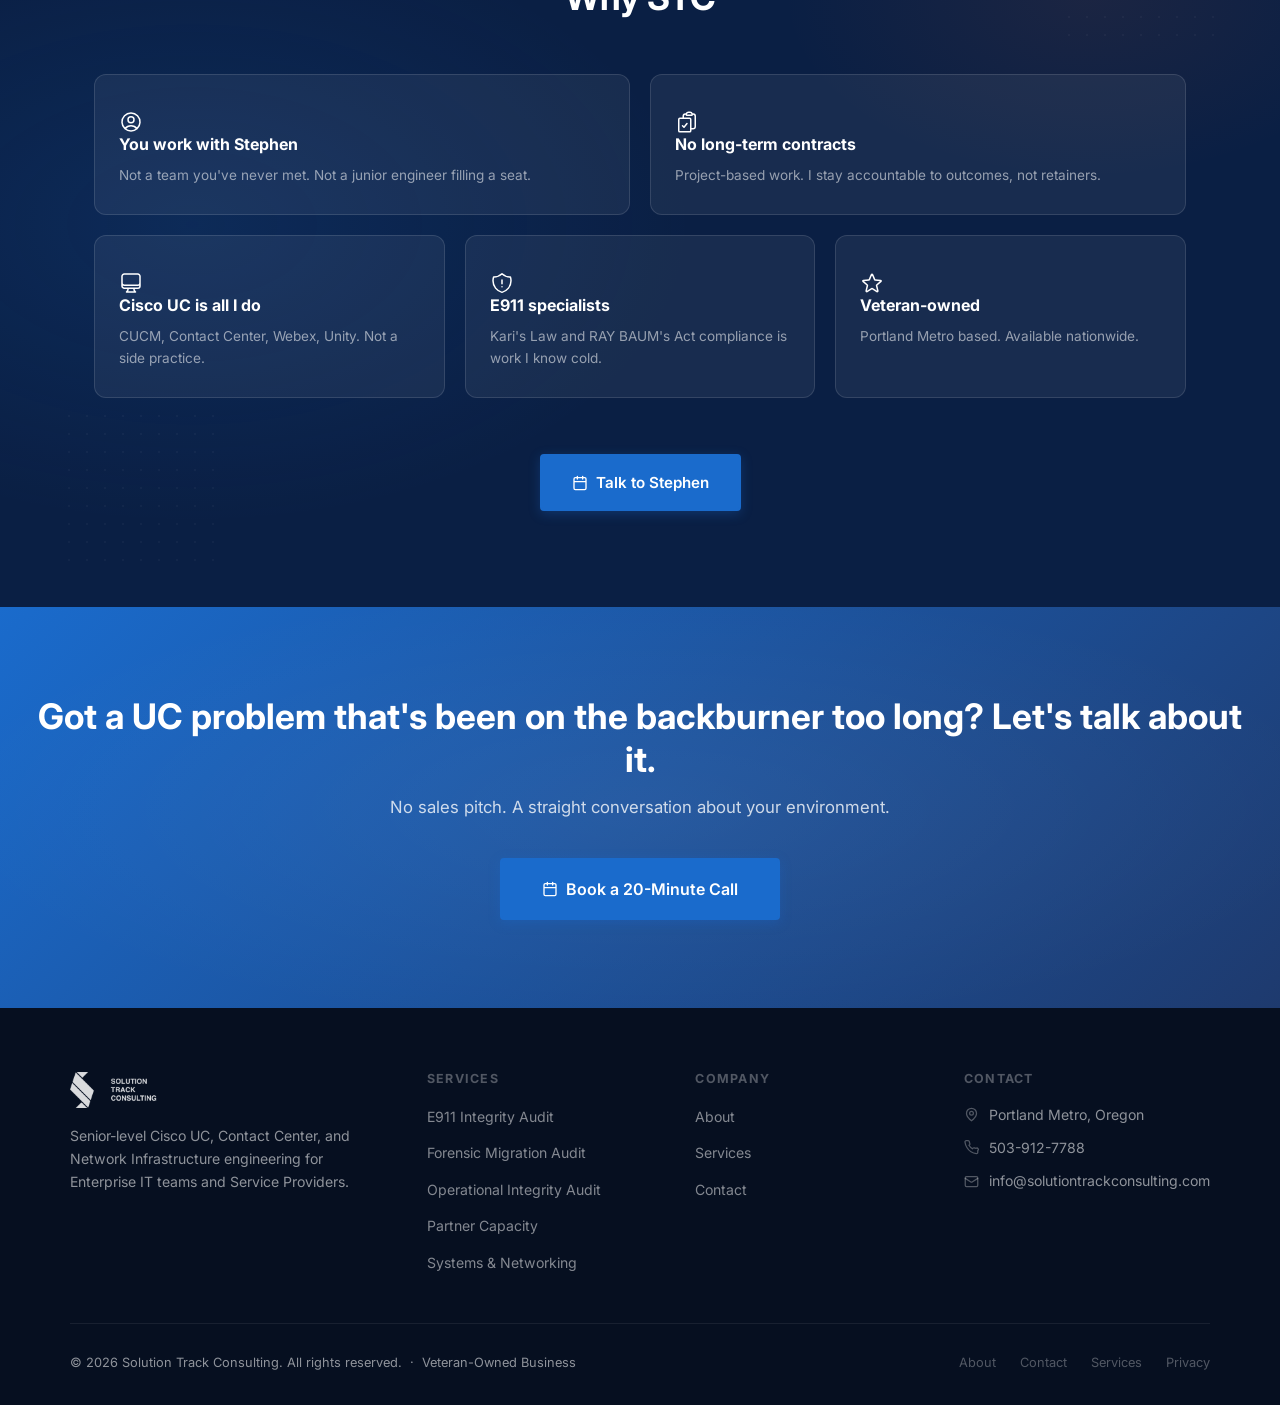
==== commit 789e3c3d: "Rewrite site copy in first person Change company-voice "we/our/us" to "I/my/me" across home, service" ====
--- a/index.html
+++ b/index.html
@@ -1072,7 +1072,7 @@
       <p class="hero-tagline">Enterprise UC &amp; Infrastructure</p>
 
       <h1 class="hero-title">
-        We find what's been slipping through the cracks.
+        I find what's been slipping through the cracks.
       </h1>
 
       <p class="hero-desc">
@@ -1172,7 +1172,7 @@
     <div class="pain-inner">
       <div>
         <h2 class="section-title" style="max-width:400px;">
-          Most UC environments we walk into aren't broken. They're carrying years of undocumented changes, deferred decisions, and configurations nobody owns anymore. That's usually what's causing the problem.
+          Most UC environments I walk into aren't broken. They're carrying years of undocumented changes, deferred decisions, and configurations nobody owns anymore. That's usually what's causing the problem.
         </h2>
       </div>
 
@@ -1218,7 +1218,7 @@
         </div>
 
         <div class="pain-close reveal">
-          We've seen all of it. We know where to look.
+          I've seen all of it. I know where to look.
         </div>
       </div>
     </div>
@@ -1234,8 +1234,8 @@
 <section class="services-section" id="services">
   <div class="container">
     <div class="section-header">
-      <span class="eyebrow">What We Do</span>
-      <h2 class="section-title">What We Do</h2>
+      <span class="eyebrow">What I Do</span>
+      <h2 class="section-title">What I Do</h2>
     </div>
 
     <div class="services-grid">
@@ -1347,10 +1347,10 @@
 <section class="how-section" id="process">
   <div class="container">
     <div class="section-header">
-      <span class="eyebrow">Our Process</span>
+      <span class="eyebrow">My Process</span>
       <h2 class="section-title">How It Works</h2>
       <p class="section-subtitle">
-        Every engagement works the same way: we look at what's actually there, fix what needs fixing, and document everything so your team can own it going forward.
+        Every engagement works the same way: I look at what's actually there, fix what needs fixing, and document everything so your team can own it going forward.
       </p>
     </div>
 
@@ -1360,7 +1360,7 @@
         <div class="how-step-body">
           <h3>Look</h3>
           <p>
-            We assess your environment and document what we find before anyone touches a config.
+            I assess your environment and document what I find before anyone touches a config.
           </p>
         </div>
       </div>
@@ -1369,7 +1369,7 @@
         <div class="how-step-body">
           <h3>Fix</h3>
           <p>
-            We design and implement a solution. Senior hands on every deliverable.
+            I design and implement the solution. Senior hands on every deliverable, because it's just me.
           </p>
         </div>
       </div>
@@ -1423,19 +1423,19 @@
       <div class="diff-card reveal" style="transition-delay:.1s">
         <svg xmlns="http://www.w3.org/2000/svg" viewBox="0 0 24 24" fill="none" stroke="currentColor" stroke-width="1.5" stroke-linecap="round" stroke-linejoin="round" class="icon icon-white" aria-hidden="true"><path stroke-linecap="round" stroke-linejoin="round" d="M11.35 3.836c-.065.21-.1.433-.1.664 0 .414.336.75.75.75h4.5a.75.75 0 0 0 .75-.75 2.25 2.25 0 0 0-.1-.664m-5.8 0A2.251 2.251 0 0 1 13.5 2.25H15c1.012 0 1.867.668 2.15 1.586m-5.8 0c-.376.023-.75.05-1.124.08C9.095 4.01 8.25 4.973 8.25 6.108V8.25m8.9-4.414c.376.023.75.05 1.124.08 1.131.094 1.976 1.057 1.976 2.192V16.5A2.25 2.25 0 0 1 18 18.75h-2.25m-7.5-10.5H4.875c-.621 0-1.125.504-1.125 1.125v11.25c0 .621.504 1.125 1.125 1.125h9.75c.621 0 1.125-.504 1.125-1.125V18.75m-7.5-10.5h6.375c.621 0 1.125.504 1.125 1.125v9.375m-8.25-3 1.5 1.5 3-3.75" /></svg>
         <h3>No long-term contracts</h3>
-        <p>Project-based work. We stay accountable to outcomes, not retainers.</p>
+        <p>Project-based work. I stay accountable to outcomes, not retainers.</p>
       </div>
 
       <div class="diff-card reveal" style="transition-delay:.2s">
         <svg xmlns="http://www.w3.org/2000/svg" viewBox="0 0 24 24" fill="none" stroke="currentColor" stroke-width="1.5" stroke-linecap="round" stroke-linejoin="round" class="icon icon-white" aria-hidden="true"><path stroke-linecap="round" stroke-linejoin="round" d="M9 17.25v1.007a3 3 0 0 1-.879 2.122L7.5 21h9l-.621-.621A3 3 0 0 1 15 18.257V17.25m6-12V15a2.25 2.25 0 0 1-2.25 2.25H5.25A2.25 2.25 0 0 1 3 15V5.25m18 0A2.25 2.25 0 0 0 18.75 3H5.25A2.25 2.25 0 0 0 3 5.25m18 0V12a2.25 2.25 0 0 1-2.25 2.25H5.25A2.25 2.25 0 0 1 3 12V5.25" /></svg>
-        <h3>Cisco UC is all we do</h3>
+        <h3>Cisco UC is all I do</h3>
         <p>CUCM, Contact Center, Webex, Unity. Not a side practice.</p>
       </div>
 
       <div class="diff-card reveal" style="transition-delay:.3s">
         <svg xmlns="http://www.w3.org/2000/svg" viewBox="0 0 24 24" fill="none" stroke="currentColor" stroke-width="1.5" stroke-linecap="round" stroke-linejoin="round" class="icon icon-white" aria-hidden="true"><path stroke-linecap="round" stroke-linejoin="round" d="M12 9v3.75m0-10.036A11.959 11.959 0 0 1 3.598 6 11.99 11.99 0 0 0 3 9.75c0 5.592 3.824 10.29 9 11.622 5.176-1.332 9-6.03 9-11.622 0-1.31-.21-2.57-.598-3.75h-.152c-3.196 0-6.1-1.25-8.25-3.286Zm0 13.036h.008v.008H12v-.008Z" /></svg>
         <h3>E911 specialists</h3>
-        <p>Kari's Law and RAY BAUM's Act compliance is work we know cold.</p>
+        <p>Kari's Law and RAY BAUM's Act compliance is work I know cold.</p>
       </div>
 
       <div class="diff-card reveal" style="transition-delay:.4s">
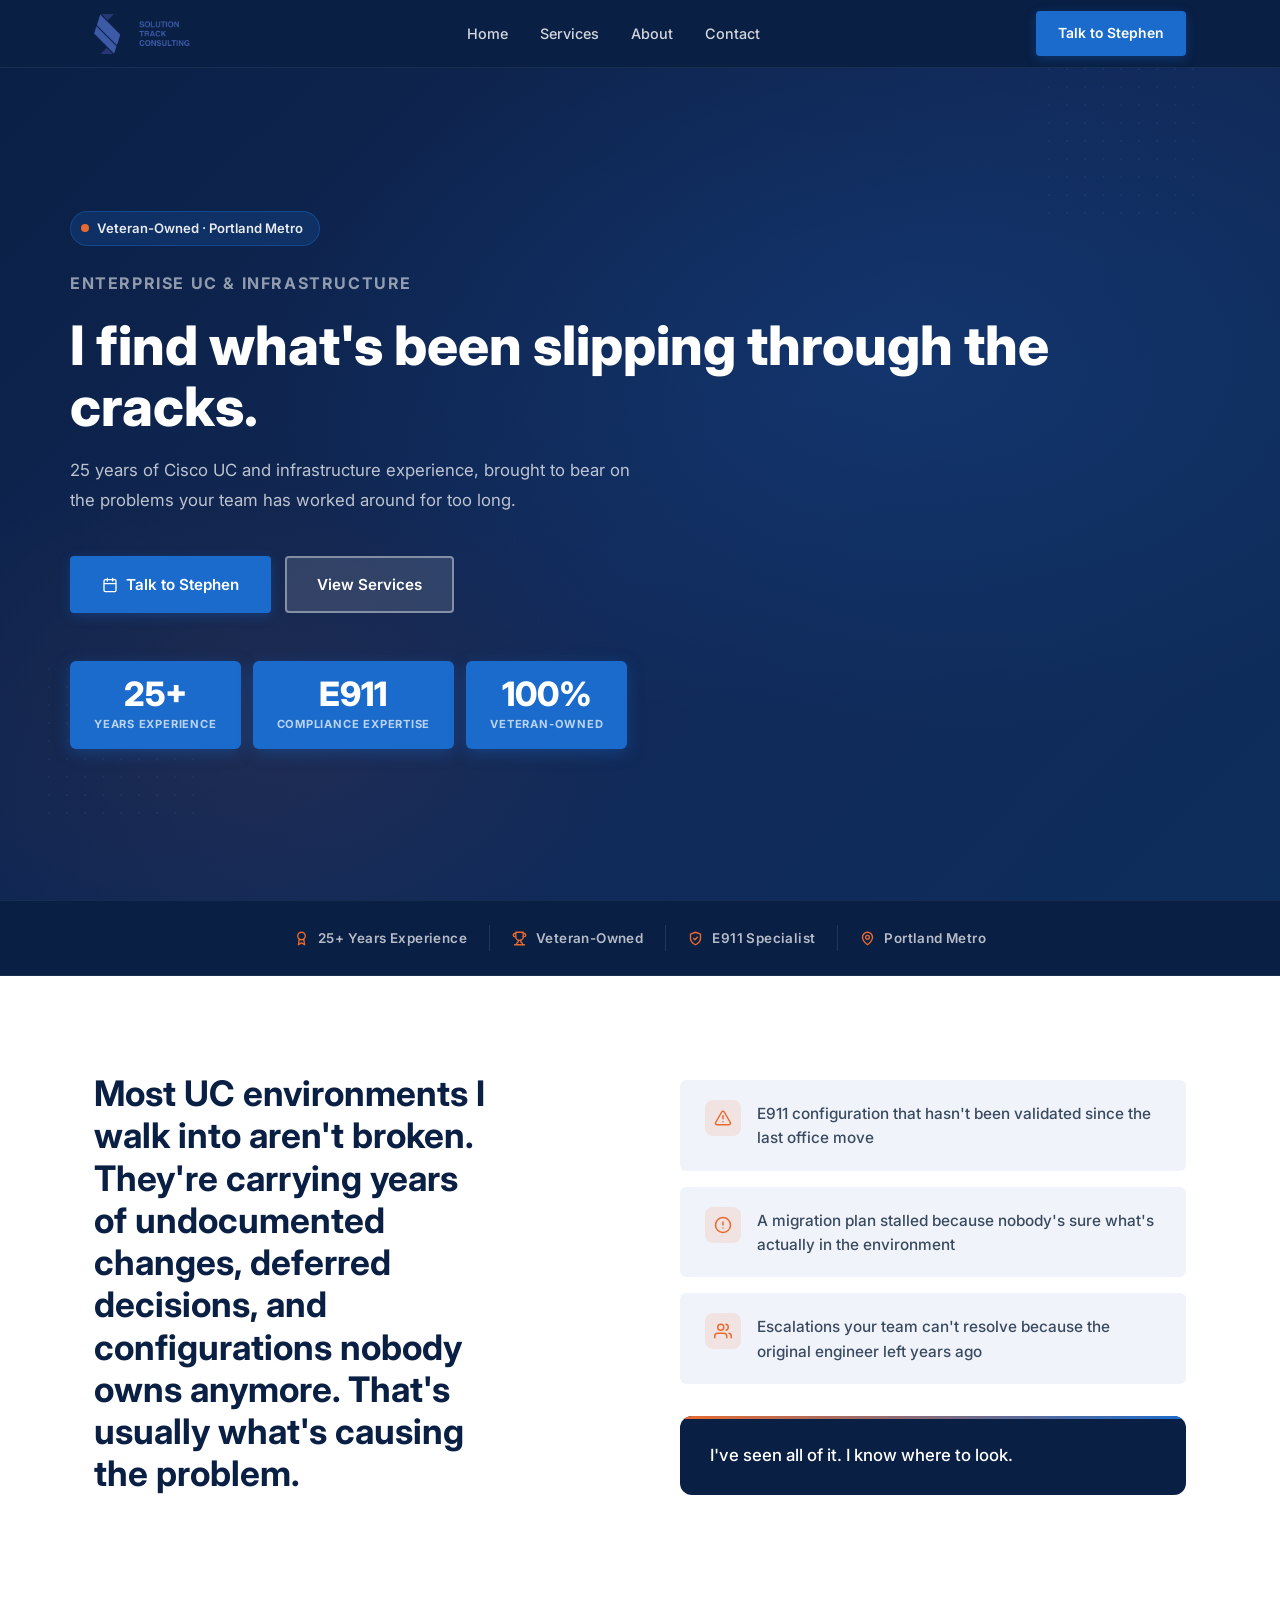
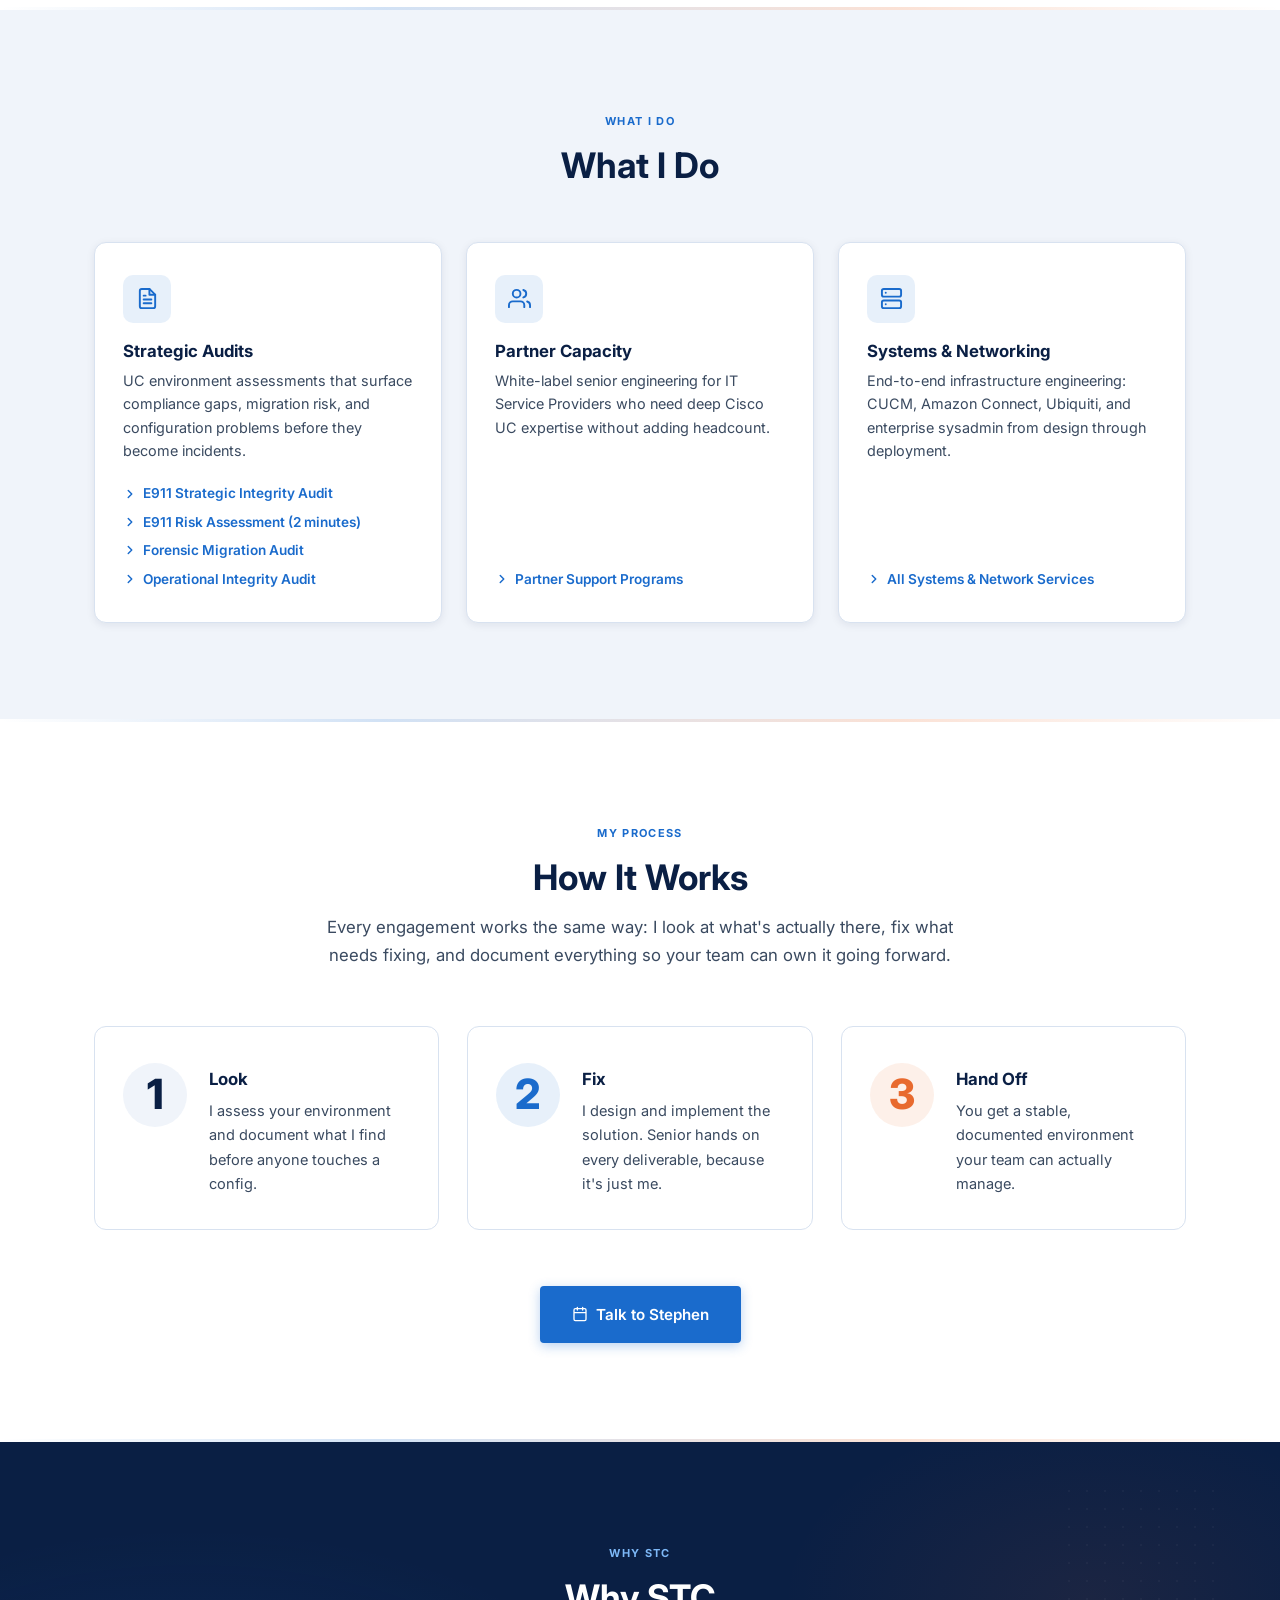
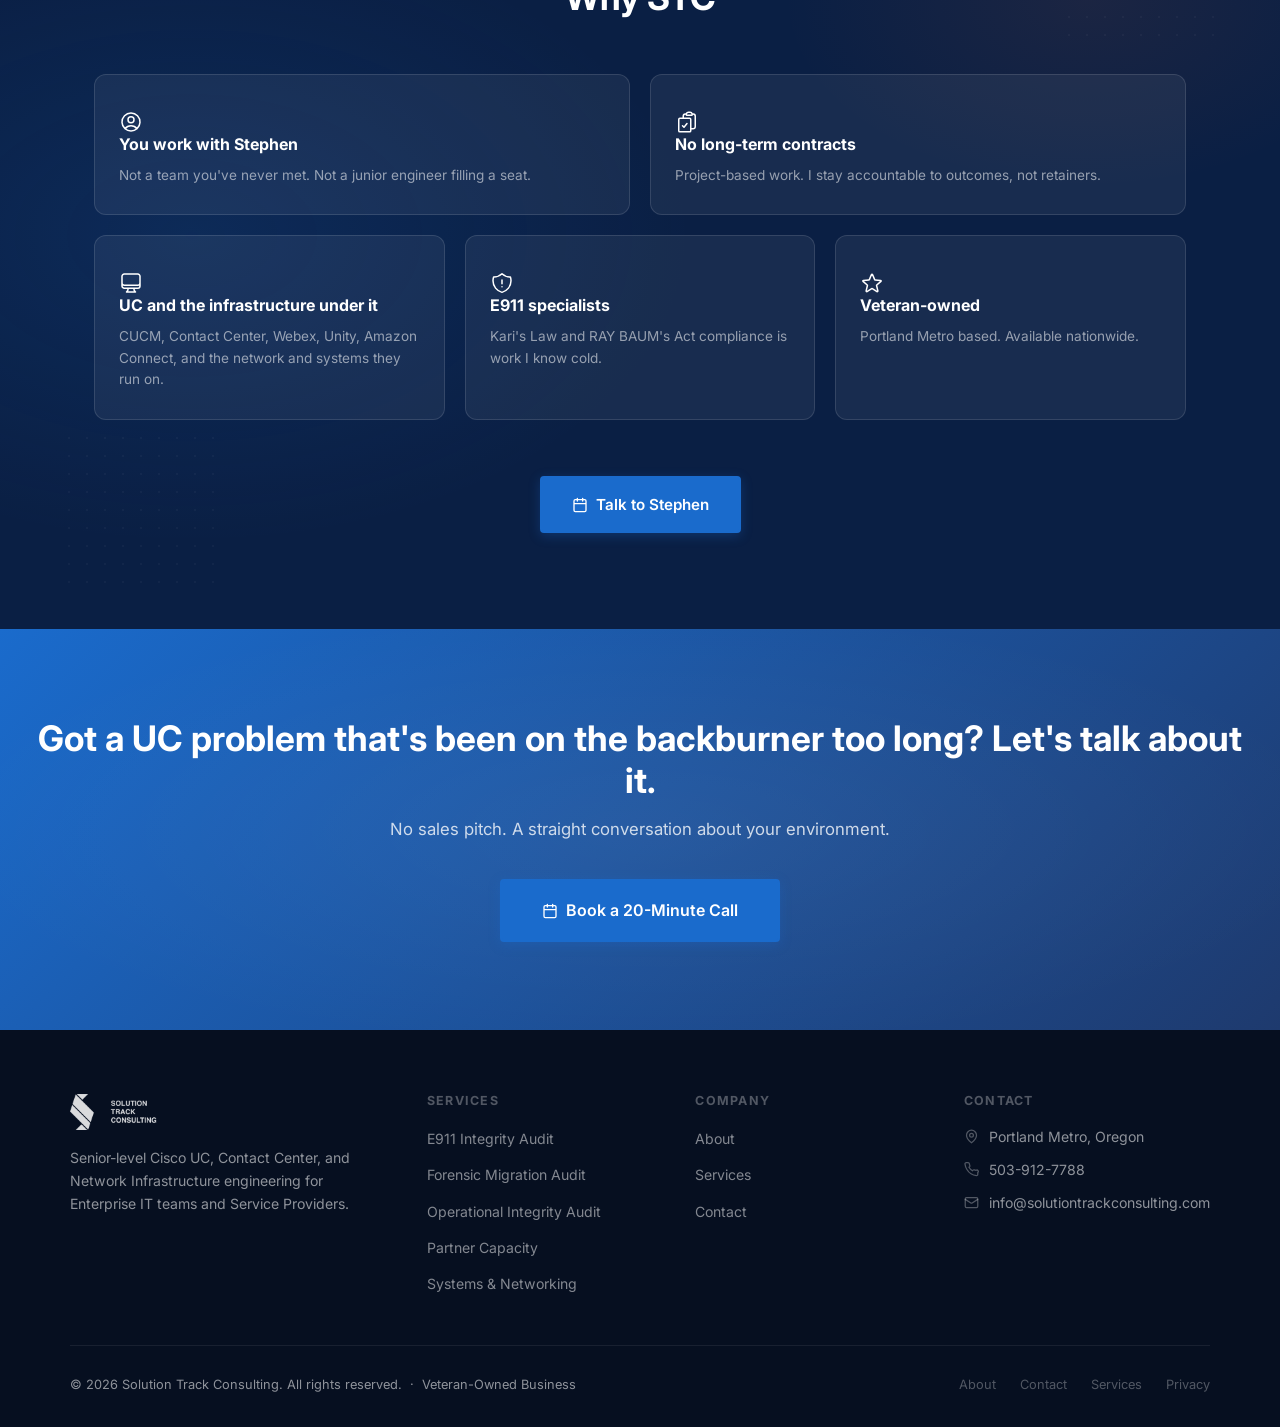
==== commit a57f4e7b: "Pre-launch polish: 20-minute call wording, restyled 404, copy and cleanup - Use 20 minutes for every" ====
--- a/index.html
+++ b/index.html
@@ -1,4 +1,3 @@
-<!-- STC Prototype v1: GitHub Pages Demo -->
 <!DOCTYPE html>
 <html lang="en">
 <head>
@@ -1099,7 +1098,11 @@
         </div>
         <div class="hero-stat">
           <div class="hero-stat-number">E911</div>
-          <div class="hero-stat-label">Compliance Experts</div>
+          <div class="hero-stat-label">Compliance Expertise</div>
+        </div>
+        <div class="hero-stat">
+          <div class="hero-stat-number">100%</div>
+          <div class="hero-stat-label">Veteran-Owned</div>
         </div>
       </div>
     </div>
@@ -1147,7 +1150,7 @@
           <path d="m9 12 2 2 4-4"/>
         </svg>
       </span>
-      E911 Specialists
+      E911 Specialist
     </div>
     <div class="trust-sep"></div>
     <div class="trust-item">
@@ -1428,8 +1431,8 @@
 
       <div class="diff-card reveal" style="transition-delay:.2s">
         <svg xmlns="http://www.w3.org/2000/svg" viewBox="0 0 24 24" fill="none" stroke="currentColor" stroke-width="1.5" stroke-linecap="round" stroke-linejoin="round" class="icon icon-white" aria-hidden="true"><path stroke-linecap="round" stroke-linejoin="round" d="M9 17.25v1.007a3 3 0 0 1-.879 2.122L7.5 21h9l-.621-.621A3 3 0 0 1 15 18.257V17.25m6-12V15a2.25 2.25 0 0 1-2.25 2.25H5.25A2.25 2.25 0 0 1 3 15V5.25m18 0A2.25 2.25 0 0 0 18.75 3H5.25A2.25 2.25 0 0 0 3 5.25m18 0V12a2.25 2.25 0 0 1-2.25 2.25H5.25A2.25 2.25 0 0 1 3 12V5.25" /></svg>
-        <h3>Cisco UC is all I do</h3>
-        <p>CUCM, Contact Center, Webex, Unity. Not a side practice.</p>
+        <h3>UC and the infrastructure under it</h3>
+        <p>CUCM, Contact Center, Webex, Unity, Amazon Connect, and the network and systems they run on.</p>
       </div>
 
       <div class="diff-card reveal" style="transition-delay:.3s">
